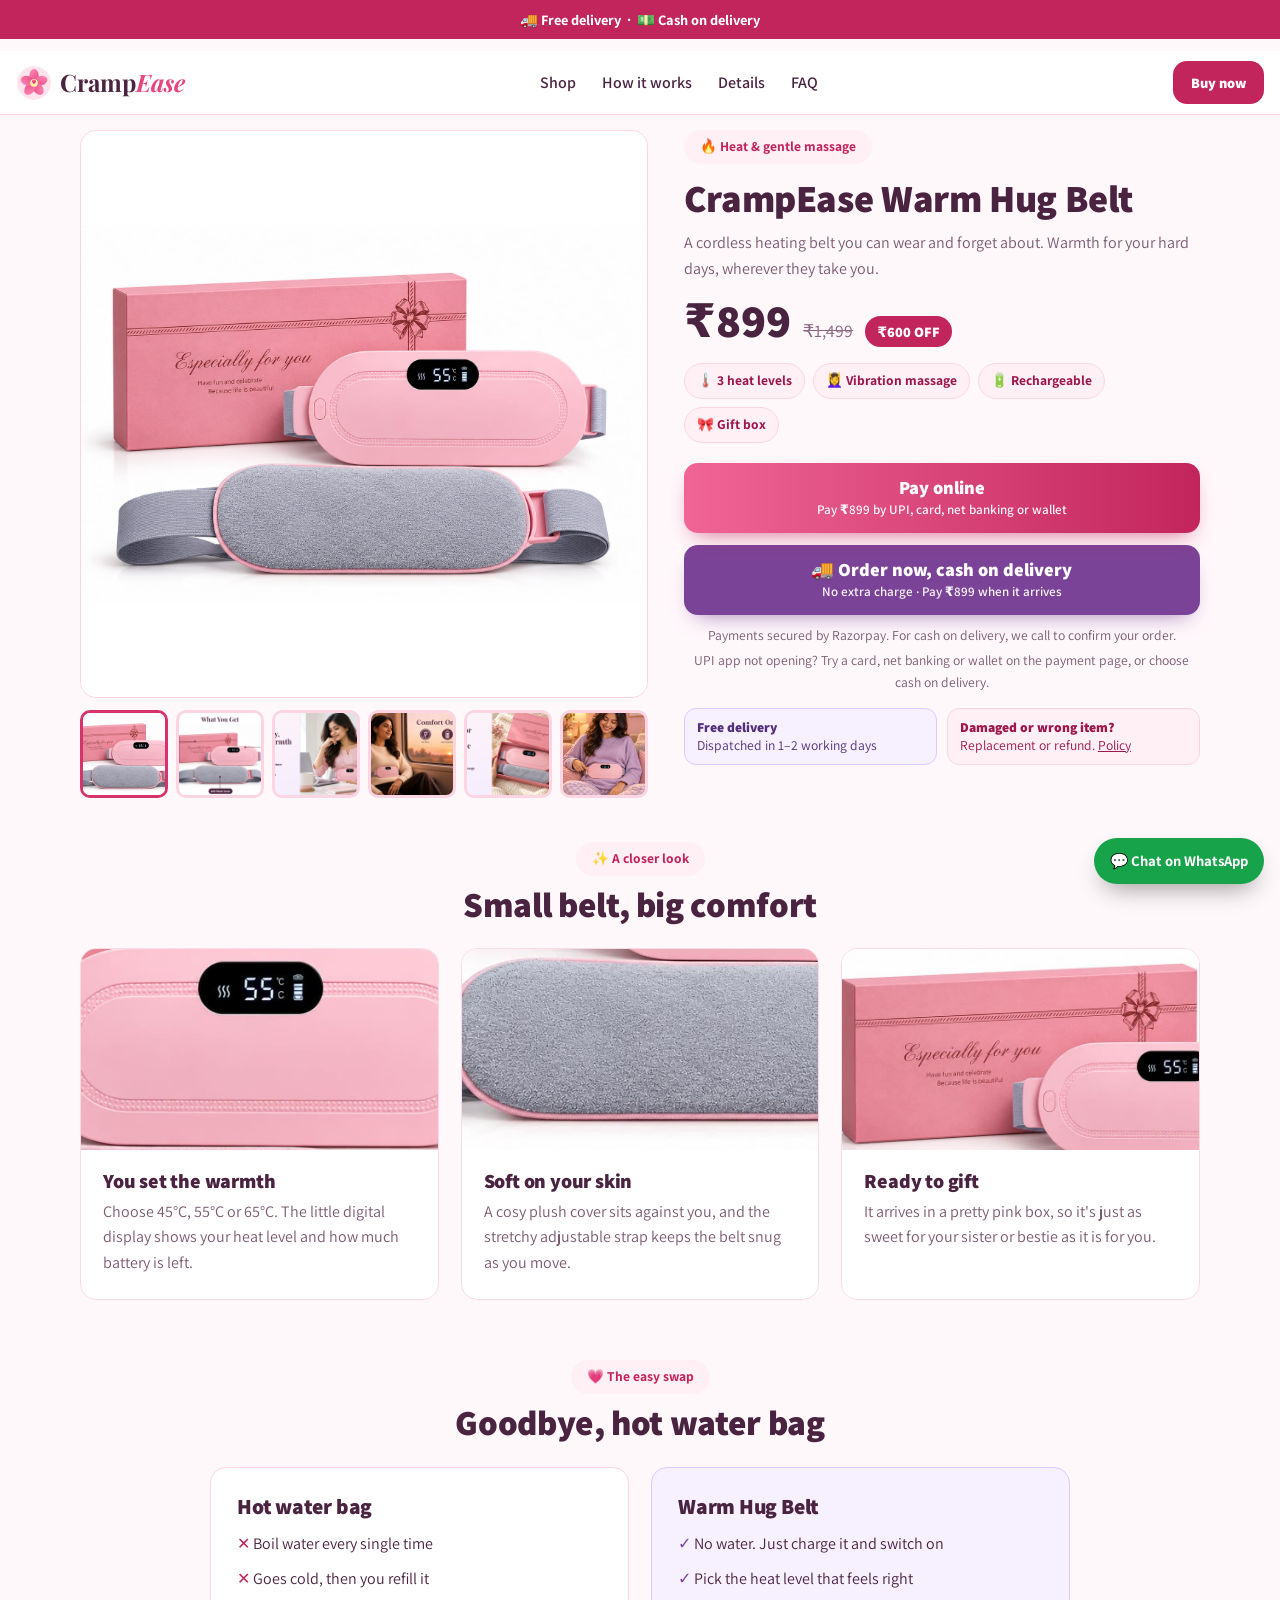
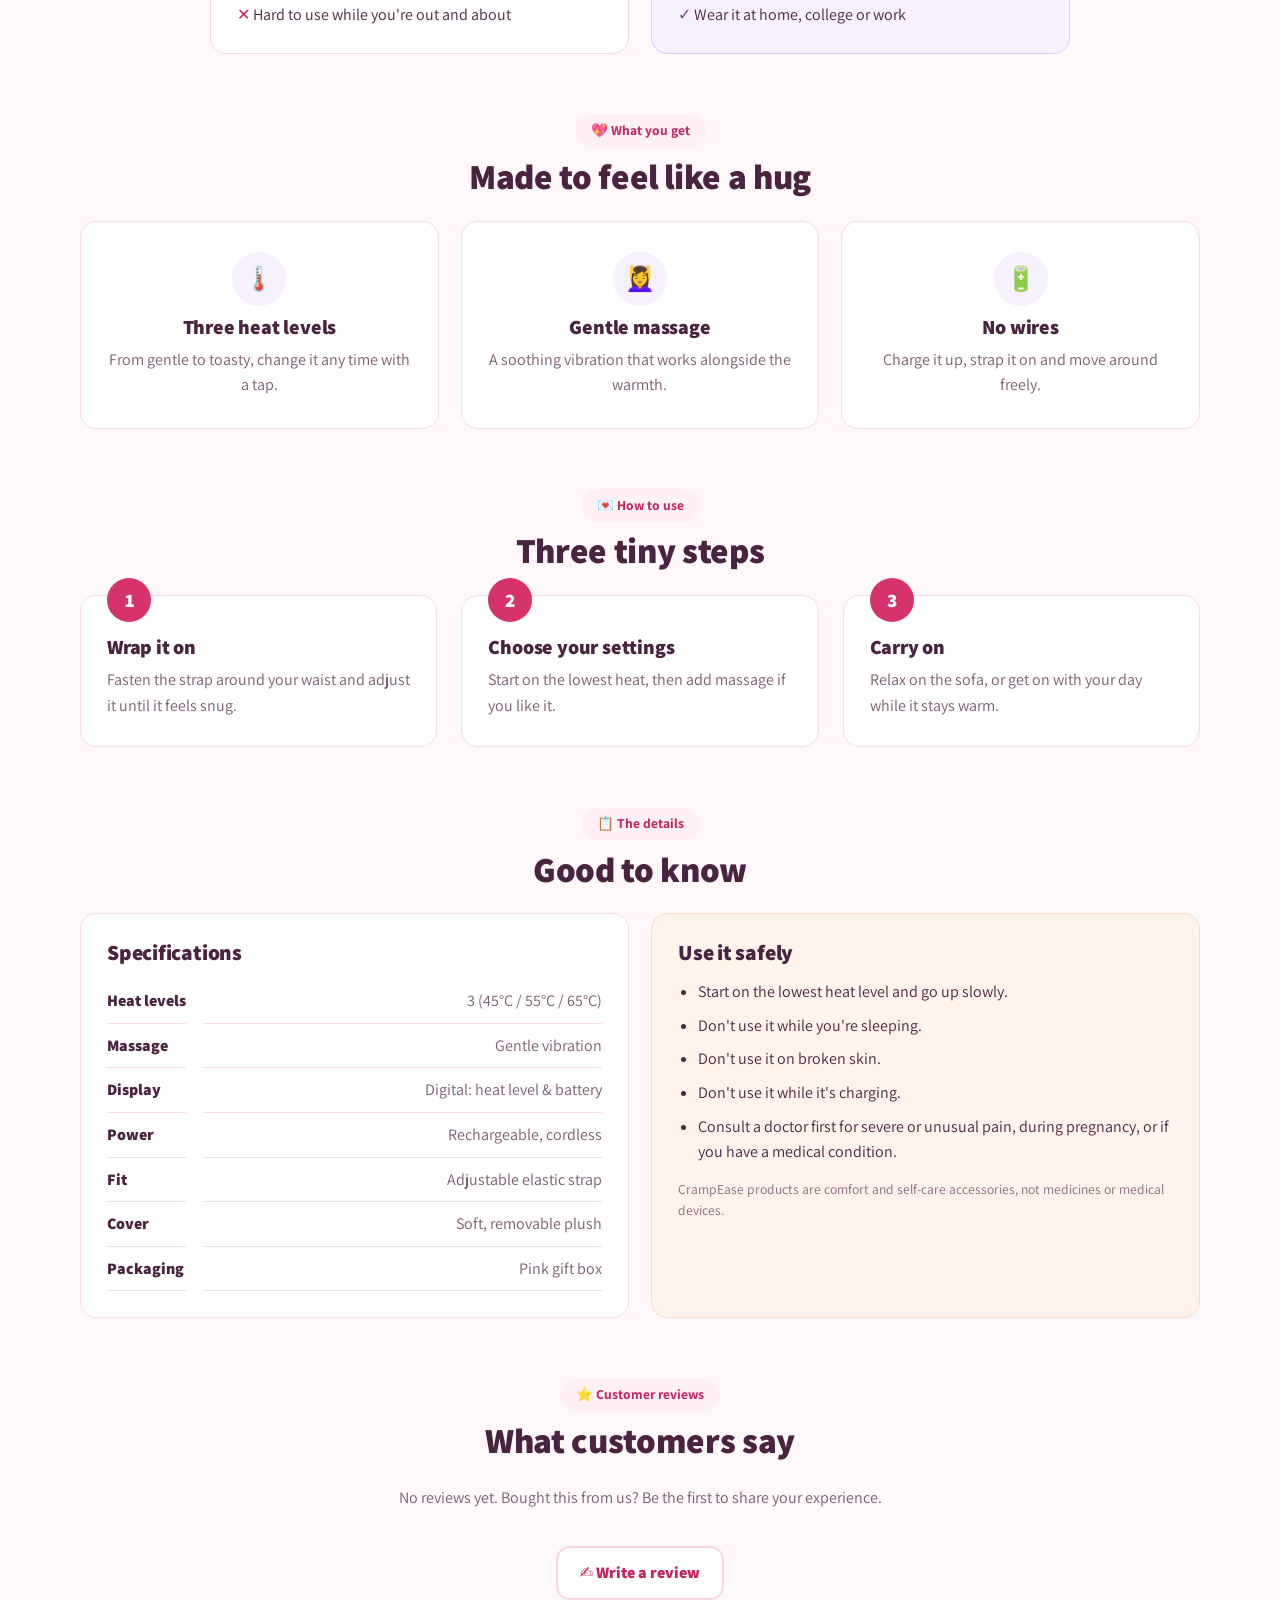
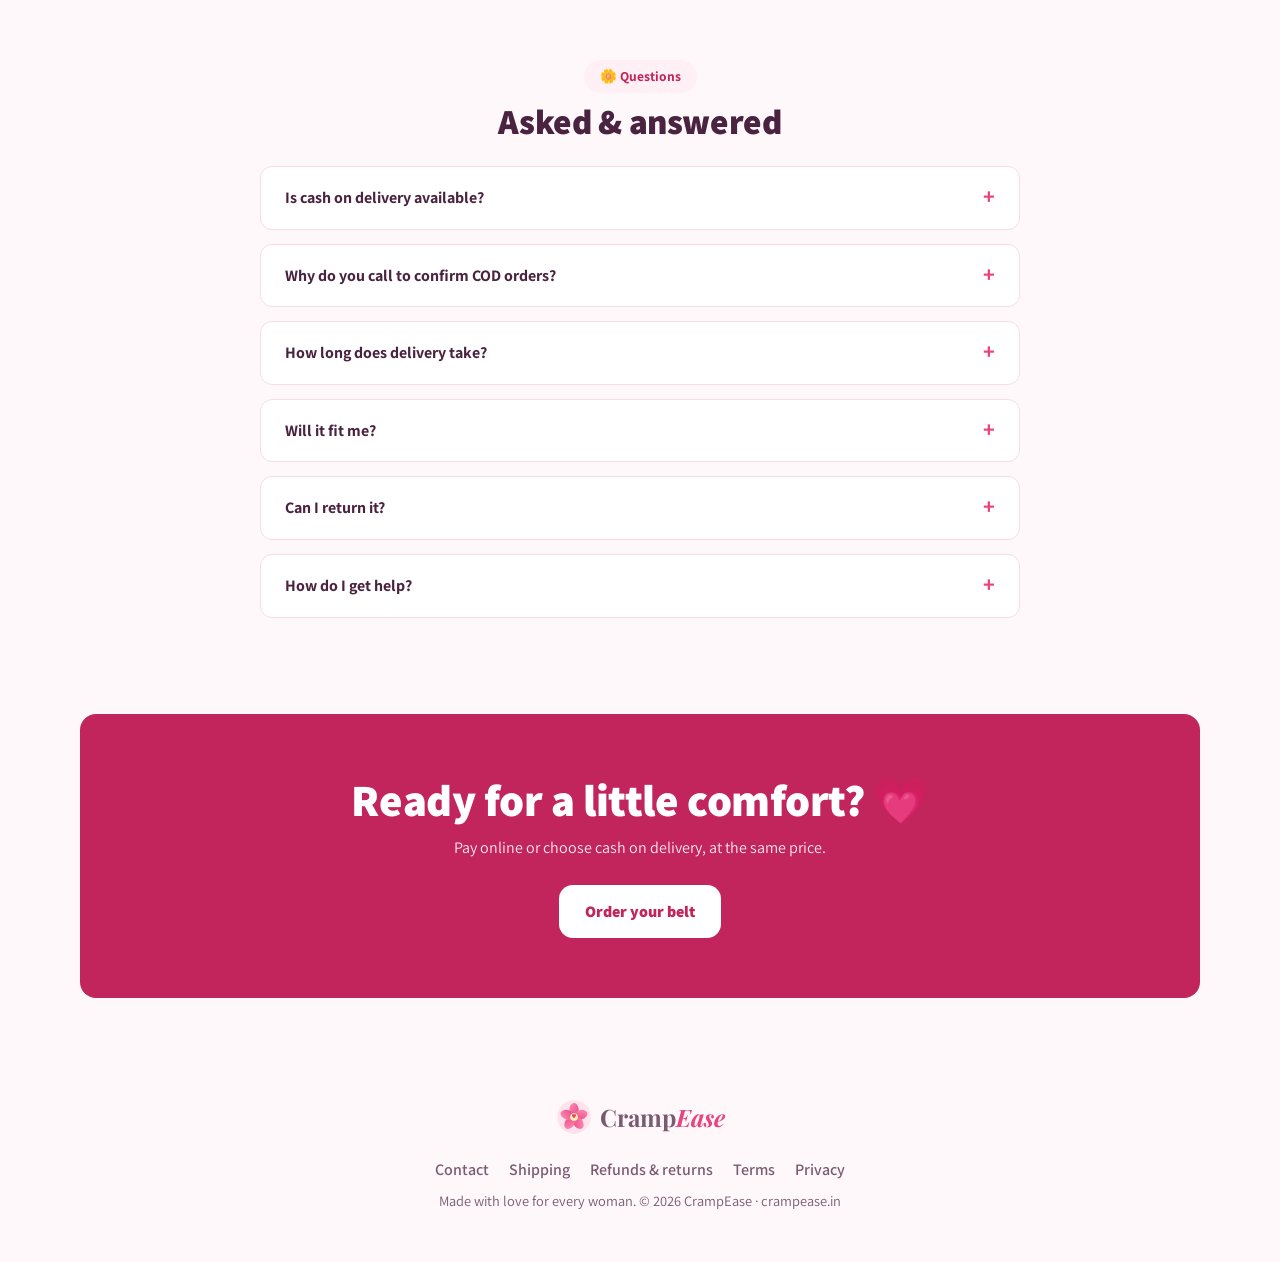
==== belt.html @ 4e3a579d "Show the new belt images on the home page Co-Authored-By: Claude Opus 5.5 <noreply@anthropic.com>" ====
<!doctype html>
<html lang="en">
<head>
  <meta charset="utf-8" />
  <meta name="viewport" content="width=device-width, initial-scale=1" />
  <title>Warm Hug Belt — CrampEase</title>
  <meta name="description" content="The CrampEase Warm Hug Belt: a cordless, rechargeable heating belt with 3 heat levels, gentle vibration massage and a soft plush cover. Free delivery. Pay online or cash on delivery." />
  <meta property="og:title" content="CrampEase Warm Hug Belt" />
  <meta property="og:image" content="https://crampease.in/images/product1.jpg" />
  <meta name="theme-color" content="#ff6fa5" />
  <link rel="icon" type="image/svg+xml" href="images/logo-mark.svg" />
  <link rel="apple-touch-icon" href="images/logo-square.png" />
  <link rel="preconnect" href="https://fonts.googleapis.com" />
  <link rel="preconnect" href="https://fonts.gstatic.com" crossorigin />
  <link href="https://fonts.googleapis.com/css2?family=Playfair+Display:ital,wght@0,600;0,700;1,600;1,700&family=Quicksand:wght@400;500;600;700&family=Assistant:wght@400;600;700;800&display=swap" rel="stylesheet" />
  <link rel="stylesheet" href="styles.css?v=20261106m" />
  <!-- Meta Pixel -->
  <script>
    !function(f,b,e,v,n,t,s){if(f.fbq)return;n=f.fbq=function(){n.callMethod?
    n.callMethod.apply(n,arguments):n.queue.push(arguments)};if(!f._fbq)f._fbq=n;
    n.push=n;n.loaded=!0;n.version='2.0';n.queue=[];t=b.createElement(e);t.async=!0;
    t.src=v;s=b.getElementsByTagName(e)[0];s.parentNode.insertBefore(t,s)}(window,
    document,'script','https://connect.facebook.net/en_US/fbevents.js');
    fbq('init', '1807102890492249');
    fbq('track', 'PageView');
  </script>
  <noscript><img height="1" width="1" style="display:none" src="https://www.facebook.com/tr?id=1807102890492249&ev=PageView&noscript=1" /></noscript>
  <!-- End Meta Pixel -->
</head>
<body class="shop" data-product="belt">
  <div class="sparkles" aria-hidden="true"></div>

  <div class="top-strip">🚚 Free delivery &nbsp;·&nbsp; 💵 Cash on delivery</div>

  <header class="nav" id="top">
    <a href="index.html" class="logo"><img class="logo-mark" src="images/logo-mark.svg" alt="" />Cramp<span>Ease</span></a>
    <nav class="nav-links">
      <a href="index.html#shop">Shop</a>
      <a href="#how">How it works</a>
      <a href="#specs">Details</a>
      <a href="#faq">FAQ</a>
    </nav>
    <a class="btn btn-small" href="#buy">Buy now</a>
  </header>

  <main>
    <!-- GALLERY + BUY BOX -->
    <section class="pdp">
      <div class="gallery">
        <div class="gallery-track" id="gallery" tabindex="0" aria-label="Warm Hug Belt photos">
          <img src="images/product1.jpg" alt="Warm Hug Belt with its plush cover and pink gift box" />
          <img src="images/belt-banner-box.jpg" alt="What you get: gift box, heating belt, soft plush cover and adjustable strap" loading="lazy" />
          <img src="images/belt-banner-desk.jpg" alt="Woman wearing the belt at a desk. Cordless, wear it anywhere, 3 heat levels" loading="lazy" />
          <img src="images/belt-banner-train.jpg" alt="Woman wearing the belt on a train. No wires, rechargeable, soft plush cover" loading="lazy" />
          <img src="images/belt-banner-metime.jpg" alt="Belt in its gift box. Gentle heat, vibration massage, self-care" loading="lazy" />
          <img src="images/belt-sofa.jpg" alt="Woman wearing the belt and choosing a heat level on the sofa" loading="lazy" />
        </div>
        <div class="gallery-thumbs" id="thumbs">
          <button type="button" aria-label="Photo 1" aria-current="true"><img src="images/product1.jpg" alt="" /></button>
          <button type="button" aria-label="Photo 2"><img src="images/belt-banner-box.jpg" alt="" loading="lazy" /></button>
          <button type="button" aria-label="Photo 3"><img src="images/belt-banner-desk.jpg" alt="" loading="lazy" /></button>
          <button type="button" aria-label="Photo 4"><img src="images/belt-banner-train.jpg" alt="" loading="lazy" /></button>
          <button type="button" aria-label="Photo 5"><img src="images/belt-banner-metime.jpg" alt="" loading="lazy" /></button>
          <button type="button" aria-label="Photo 6"><img src="images/belt-sofa.jpg" alt="" loading="lazy" /></button>
        </div>
      </div>

      <div class="buy-box" id="buy">
        <p class="pill">🔥 Heat &amp; gentle massage</p>
        <h1>CrampEase <em>Warm Hug Belt</em></h1>
        <p class="buy-lead">A cordless heating belt you can wear and forget about. Warmth for your hard days, wherever they take you.</p>
        <a class="rating-link" id="rating-link" href="#reviews" hidden></a>
        <div class="buy-price">
          <strong data-fill="online"></strong>
          <s>₹1,499</s>
          <small class="off-pill">₹600 OFF</small>
        </div>
        <ul class="chips">
          <li>🌡️ 3 heat levels</li>
          <li>💆‍♀️ Vibration massage</li>
          <li>🔋 Rechargeable</li>
          <li>🎀 Gift box</li>
        </ul>

        <div class="best-wrap">
          <a class="buy-btn buy-online" data-pay="online" href="#">
            <b>Pay online</b>
            <small>Pay <span data-fill="online"></span> by UPI, card, net banking or wallet</small>
          </a>
        </div>
        <a class="buy-btn buy-cod" data-pay="cod" href="#">
          <b>🚚 Order now, cash on delivery</b>
          <small>No extra charge · Pay <span data-fill="cod"></span> when it arrives</small>
        </a>
        <p class="buy-sub">Payments secured by Razorpay. For cash on delivery, we call to confirm your order.</p>
        <p class="pay-note">UPI app not opening? Try a card, net banking or wallet on the payment page, or choose cash on delivery.</p>

        <div class="promise-boxes">
          <div class="promise-box blue"><b>Free delivery</b><span>Dispatched in 1–2 working days</span></div>
          <div class="promise-box green"><b>Damaged or wrong item?</b><span>Replacement or refund. <a href="policies.html#refund">Policy</a></span></div>
        </div>
      </div>
    </section>

    <!-- HOW IT WORKS -->
    <section class="section" id="how">
      <div class="section-head reveal">
        <p class="pill">✨ A closer look</p>
        <h2>Small belt, <em>big comfort</em></h2>
      </div>
      <div class="closeups">
        <article class="closeup reveal">
          <img src="images/belt-controls.jpg" alt="Digital display on the belt showing 55 degrees" loading="lazy" />
          <div>
            <h3>You set the warmth</h3>
            <p>Choose 45°C, 55°C or 65°C. The little digital display shows your heat level and how much battery is left.</p>
          </div>
        </article>
        <article class="closeup reveal">
          <img src="images/belt-cover.jpg" alt="Soft grey plush cover and elastic strap" loading="lazy" />
          <div>
            <h3>Soft on your skin</h3>
            <p>A cosy plush cover sits against you, and the stretchy adjustable strap keeps the belt snug as you move.</p>
          </div>
        </article>
        <article class="closeup reveal">
          <img src="images/belt-giftbox.jpg" alt="Pink gift box with Especially for you written on it" loading="lazy" />
          <div>
            <h3>Ready to gift</h3>
            <p>It arrives in a pretty pink box, so it's just as sweet for your sister or bestie as it is for you.</p>
          </div>
        </article>
      </div>
    </section>

    <!-- COMPARE -->
    <section class="section">
      <div class="section-head reveal">
        <p class="pill">💗 The easy swap</p>
        <h2>Goodbye, <em>hot water bag</em></h2>
      </div>
      <div class="compare reveal">
        <div class="compare-col">
          <h3>Hot water bag</h3>
          <ul>
            <li>Boil water every single time</li>
            <li>Goes cold, then you refill it</li>
            <li>Hard to use while you're out and about</li>
          </ul>
        </div>
        <div class="compare-col yes">
          <h3>Warm Hug Belt</h3>
          <ul>
            <li>No water. Just charge it and switch on</li>
            <li>Pick the heat level that feels right</li>
            <li>Wear it at home, college or work</li>
          </ul>
        </div>
      </div>
    </section>

    <!-- FEATURES -->
    <section class="section why">
      <div class="section-head reveal">
        <p class="pill">💖 What you get</p>
        <h2>Made to feel like <em>a hug</em></h2>
      </div>
      <div class="why-grid">
        <div class="why-card reveal">
          <div class="why-icon">🌡️</div>
          <h3>Three heat levels</h3>
          <p>From gentle to toasty, change it any time with a tap.</p>
        </div>
        <div class="why-card reveal">
          <div class="why-icon">💆‍♀️</div>
          <h3>Gentle massage</h3>
          <p>A soothing vibration that works alongside the warmth.</p>
        </div>
        <div class="why-card reveal">
          <div class="why-icon">🔋</div>
          <h3>No wires</h3>
          <p>Charge it up, strap it on and move around freely.</p>
        </div>
      </div>
    </section>

    <!-- HOW TO USE -->
    <section class="section how">
      <div class="section-head reveal">
        <p class="pill">💌 How to use</p>
        <h2>Three tiny <em>steps</em></h2>
      </div>
      <ol class="steps">
        <li class="step reveal"><span>1</span><h3>Wrap it on</h3><p>Fasten the strap around your waist and adjust it until it feels snug.</p></li>
        <li class="step reveal"><span>2</span><h3>Choose your settings</h3><p>Start on the lowest heat, then add massage if you like it.</p></li>
        <li class="step reveal"><span>3</span><h3>Carry on</h3><p>Relax on the sofa, or get on with your day while it stays warm.</p></li>
      </ol>
    </section>

    <!-- SPECS -->
    <section class="section" id="specs">
      <div class="section-head reveal">
        <p class="pill">📋 The details</p>
        <h2>Good to <em>know</em></h2>
      </div>
      <div class="info-grid">
        <div class="info-card reveal">
          <h3>Specifications</h3>
          <dl class="specs">
            <dt>Heat levels</dt><dd>3 (45°C / 55°C / 65°C)</dd>
            <dt>Massage</dt><dd>Gentle vibration</dd>
            <dt>Display</dt><dd>Digital: heat level &amp; battery</dd>
            <dt>Power</dt><dd>Rechargeable, cordless</dd>
            <dt>Fit</dt><dd>Adjustable elastic strap</dd>
            <dt>Cover</dt><dd>Soft, removable plush</dd>
            <dt>Packaging</dt><dd>Pink gift box</dd>
          </dl>
        </div>
        <div class="info-card reveal">
          <h3>Use it safely</h3>
          <ul class="safety">
            <li>Start on the lowest heat level and go up slowly.</li>
            <li>Don't use it while you're sleeping.</li>
            <li>Don't use it on broken skin.</li>
            <li>Don't use it while it's charging.</li>
            <li>Consult a doctor first for severe or unusual pain, during pregnancy, or if you have a medical condition.</li>
          </ul>
          <p class="safety-note">CrampEase products are comfort and self-care accessories, not medicines or medical devices.</p>
        </div>
      </div>
    </section>

    <!-- REVIEWS -->
    <section class="section" id="reviews">
      <div class="section-head reveal">
        <p class="pill">⭐ Customer reviews</p>
        <h2>What customers <em>say</em></h2>
      </div>
      <div class="review-summary" id="review-summary" hidden></div>
      <p class="review-empty" id="review-empty">No reviews yet. Bought this from us? Be the first to share your experience.</p>
      <div class="review-list" id="review-list"></div>
      <div class="review-write">
        <button class="review-open" id="review-open" type="button">✍️ Write a review</button>
        <form class="review-form" id="review-form" hidden novalidate>
          <fieldset class="review-stars">
            <legend>Your rating</legend>
            <label><input type="radio" name="rating" value="1" /><span>★</span></label>
            <label><input type="radio" name="rating" value="2" /><span>★</span></label>
            <label><input type="radio" name="rating" value="3" /><span>★</span></label>
            <label><input type="radio" name="rating" value="4" /><span>★</span></label>
            <label><input type="radio" name="rating" value="5" /><span>★</span></label>
          </fieldset>
          <label>Your first name<input name="name" autocomplete="given-name" maxlength="40" required /></label>
          <label>City<input name="city" autocomplete="address-level2" maxlength="50" required /></label>
          <label>Your review<textarea name="text" rows="4" maxlength="600" required></textarea></label>
          <label class="review-consent"><input type="checkbox" name="consent" required /><span>I bought this from CrampEase, and you can show my review, first name and city on this site.</span></label>
          <p class="review-error" id="review-error" role="alert"></p>
          <button class="review-send" type="submit">Send review on WhatsApp</button>
          <p class="review-note">WhatsApp opens with your review ready to send, and you can add a photo there. We check it against your order before publishing.</p>
        </form>
        <p class="review-thanks" id="review-thanks" hidden>Thank you! 💗 Please press send in WhatsApp. We'll publish your review after checking your order.</p>
      </div>
    </section>

    <!-- FAQ -->
    <section class="section faq" id="faq">
      <div class="section-head reveal">
        <p class="pill">🌼 Questions</p>
        <h2>Asked &amp; <em>answered</em></h2>
      </div>
      <div class="faq-list">
        <details class="reveal"><summary>Is cash on delivery available?</summary><p>Yes. Nothing to pay now: fill the short form and pay <span data-fill="cod"></span> in cash when it arrives. It's the same price as paying online.</p></details>
        <details class="reveal"><summary>Why do you call to confirm COD orders?</summary><p>A quick call or WhatsApp confirms your address and helps us avoid fake orders. Please keep your phone handy after ordering.</p></details>
        <details class="reveal"><summary>How long does delivery take?</summary><p>We dispatch within 1–2 working days, and it usually arrives within 4–7 working days, depending on your pincode. Delivery is free.</p></details>
        <details class="reveal"><summary>Will it fit me?</summary><p>The elastic strap is adjustable, so you can loosen or tighten it for a snug fit.</p></details>
        <details class="reveal"><summary>Can I return it?</summary><p>If it arrives damaged, defective or wrong, email us within 2 days of delivery with photos or an unboxing video, and we'll send a replacement or a full refund. For hygiene reasons, used products can't be returned unless they're defective.</p></details>
        <details class="reveal"><summary>How do I get help?</summary><p>WhatsApp or call <a href="tel:+916282377040">+91 62823 77040</a>, or email <a href="mailto:joel@crampease.in">joel@crampease.in</a>. We reply within 24 hours, Monday to Saturday.</p></details>
      </div>
    </section>

    <!-- CTA -->
    <section class="cta reveal">
      <h2>Ready for a little <em>comfort</em>? 💗</h2>
      <p>Pay online or choose cash on delivery, at the same price.</p>
      <a class="btn btn-light" href="#buy">Order your belt</a>
    </section>
  </main>

  <div class="buy-bar" id="buy-bar">
    <div><strong data-fill="online"></strong><small>COD available</small></div>
    <a class="buy-bar-btn" href="#buy">Order now</a>
  </div>

  <a class="wa-chat" href="https://wa.me/916282377040" target="_blank" rel="noopener" aria-label="Chat with us on WhatsApp">💬 <span>Chat on WhatsApp</span></a>

  <footer class="footer">
    <a href="index.html" class="logo"><img class="logo-mark" src="images/logo-mark.svg" alt="" />Cramp<span>Ease</span></a>
    <nav class="footer-links">
      <a href="policies.html#contact">Contact</a>
      <a href="policies.html#shipping">Shipping</a>
      <a href="policies.html#refund">Refunds &amp; returns</a>
      <a href="policies.html#terms">Terms</a>
      <a href="policies.html#privacy">Privacy</a>
    </nav>
    <p>Made with love for every woman. © <span class="year"></span> CrampEase · crampease.in</p>
  </footer>

  <script src="script.js?v=20261106m"></script>
  <script src="product-page.js?v=20261106m"></script>
</body>
</html>
---- styles.css ----
:root {
  --blush: #fff1f5;
  --blush-2: #ffe3ec;
  --pink: #ff6fa5;
  --rose: #e8457f;
  --lavender: #c9b6ff;
  --lilac: #efe7ff;
  --peach: #ffd3b6;
  --plum: #4a2340;
  --muted: #8a6680;
  --white: #ffffff;
  --shadow: 0 18px 40px -18px rgba(232, 69, 127, 0.45);
  --radius: 28px;
  --display: "Playfair Display", Georgia, serif;
  --body: "Quicksand", system-ui, sans-serif;
}

* { box-sizing: border-box; margin: 0; padding: 0; }
html { scroll-behavior: smooth; }
body {
  font-family: var(--body);
  color: var(--plum);
  background: var(--blush);
  background-image:
    radial-gradient(circle at 10% 0%, #ffe0ec 0, transparent 40%),
    radial-gradient(circle at 90% 30%, var(--lilac) 0, transparent 35%),
    radial-gradient(circle at 20% 80%, #fff0e6 0, transparent 35%);
  line-height: 1.6;
  overflow-x: hidden;
}
img { max-width: 100%; display: block; }
a { color: inherit; text-decoration: none; }
em { font-style: italic; color: var(--rose); }
h1, h2, h3 { font-family: var(--display); line-height: 1.15; }

/* ---------- buttons ---------- */
.btn {
  position: relative;
  display: inline-flex;
  align-items: center;
  gap: 8px;
  padding: 14px 26px;
  border-radius: 999px;
  font-weight: 700;
  color: var(--white);
  background: linear-gradient(135deg, var(--pink), var(--rose));
  box-shadow: var(--shadow);
  overflow: hidden;
  transition: transform .25s ease, box-shadow .25s ease;
}
.btn::after {
  content: "";
  position: absolute;
  inset: 0;
  background: linear-gradient(120deg, transparent 30%, rgba(255,255,255,.55) 50%, transparent 70%);
  transform: translateX(-120%);
  animation: shine 3.2s ease-in-out infinite;
}
.btn:hover { transform: translateY(-3px) scale(1.03); box-shadow: 0 22px 44px -16px rgba(232,69,127,.6); }
.btn-small { padding: 10px 18px; font-size: .9rem; }
.btn-ghost { background: var(--white); color: var(--rose); border: 2px solid var(--blush-2); }
.btn-ghost::after { display: none; }
.btn-light { background: var(--white); color: var(--rose); }
@keyframes shine { 0%, 60% { transform: translateX(-120%); } 100% { transform: translateX(120%); } }

.pill {
  display: inline-block;
  padding: 6px 16px;
  border-radius: 999px;
  background: var(--white);
  color: var(--rose);
  font-weight: 700;
  font-size: .85rem;
  box-shadow: 0 6px 18px -10px rgba(232,69,127,.5);
}

/* ---------- nav ---------- */
.nav {
  position: sticky;
  top: 12px;
  z-index: 20;
  margin: 12px auto 0;
  width: min(1120px, calc(100% - 32px));
  display: flex;
  align-items: center;
  justify-content: space-between;
  gap: 16px;
  padding: 10px 12px 10px 22px;
  border-radius: 999px;
  background: rgba(255,255,255,.75);
  backdrop-filter: blur(14px);
  box-shadow: 0 10px 30px -18px rgba(74,35,64,.35);
}
.logo { font-family: var(--display); font-weight: 700; font-size: 1.5rem; display: inline-flex; align-items: center; gap: 8px; }
.logo span { color: var(--rose); font-style: italic; margin-left: -8px; }
.logo-mark { width: 36px; height: 36px; animation: spin 14s linear infinite; }
.nav-links { display: flex; gap: 26px; font-weight: 600; }
.nav-links a { position: relative; }
.nav-links a::after {
  content: ""; position: absolute; left: 0; bottom: -4px; height: 2px; width: 100%;
  background: var(--pink); border-radius: 2px; transform: scaleX(0); transition: transform .3s;
}
.nav-links a:hover::after { transform: scaleX(1); }
@keyframes spin { to { transform: rotate(360deg); } }

/* ---------- hero ---------- */
.hero {
  position: relative;
  width: min(1120px, calc(100% - 32px));
  margin: 0 auto;
  padding: 80px 0 60px;
  display: grid;
  grid-template-columns: 1.1fr 1fr;
  align-items: center;
  gap: 48px;
}
.hero h1 { font-size: clamp(2.4rem, 5.5vw, 4.2rem); margin: 18px 0; }
.lead { font-size: 1.15rem; color: var(--muted); max-width: 520px; }
.hero-cta { display: flex; flex-wrap: wrap; gap: 14px; margin: 30px 0 24px; }
.hero-badges { list-style: none; display: flex; flex-wrap: wrap; gap: 10px 20px; font-weight: 600; color: var(--muted); font-size: .95rem; }

.blob { position: absolute; border-radius: 50%; filter: blur(50px); opacity: .55; z-index: -1; animation: float 12s ease-in-out infinite; }
.b1 { width: 320px; height: 320px; background: var(--pink); top: 10%; right: 5%; }
.b2 { width: 260px; height: 260px; background: var(--lavender); bottom: 0; right: 30%; animation-delay: -4s; }
.b3 { width: 220px; height: 220px; background: var(--peach); top: 0; left: -60px; animation-delay: -8s; }
@keyframes float {
  0%, 100% { transform: translate(0, 0) scale(1); }
  33% { transform: translate(30px, -30px) scale(1.08); }
  66% { transform: translate(-20px, 20px) scale(.95); }
}

.hero-art { position: relative; display: grid; place-items: center; min-height: 440px; }
.ring {
  position: absolute; width: 480px; height: 480px; border-radius: 50%;
  border: 2px dashed rgba(232,69,127,.35);
  animation: spin 40s linear infinite;
}
.hero-card {
  position: relative;
  width: 380px; aspect-ratio: 1;
  border-radius: 36px;
  overflow: hidden;
  background: linear-gradient(160deg, #ffd6e5, var(--lilac));
  box-shadow: 0 30px 60px -25px rgba(232,69,127,.55);
  border: 8px solid var(--white);
  animation: bob 6s ease-in-out infinite;
}
.hero-card img { width: 100%; height: 100%; object-fit: cover; }
@keyframes bob { 0%, 100% { transform: translateY(0) rotate(-1deg); } 50% { transform: translateY(-14px) rotate(1deg); } }

.float-tag {
  position: absolute;
  padding: 10px 16px; border-radius: 999px;
  background: var(--white); font-weight: 700; font-size: .9rem;
  box-shadow: 0 12px 28px -14px rgba(74,35,64,.4);
  animation: bob 5s ease-in-out infinite;
  white-space: nowrap;
}
.t1 { top: 12%; left: 0; animation-delay: -1s; }
.t2 { bottom: 18%; left: -10px; animation-delay: -2.5s; }
.t3 { top: 40%; right: -10px; animation-delay: -3.5s; }

/* placeholder art when an image is missing */
.ph {
  width: 100%; height: 100%;
  display: grid; place-items: center; text-align: center;
  background: linear-gradient(160deg, #ffd6e5 0%, #ffe9f0 50%, var(--lilac) 100%);
  color: var(--rose); font-family: var(--display); font-style: italic; font-size: 1.1rem;
  padding: 16px;
}
.ph b { display: block; font-size: 3.2rem; font-style: normal; animation: bob 4s ease-in-out infinite; }

/* ---------- marquee ---------- */
.marquee {
  background: linear-gradient(90deg, var(--pink), var(--rose), #b06cff);
  color: var(--white);
  padding: 16px 0;
  overflow: hidden;
  transform: rotate(-1.5deg);
  margin: 30px -10px;
  box-shadow: var(--shadow);
}
.marquee-track { display: flex; gap: 28px; width: max-content; animation: marquee 28s linear infinite; }
.marquee span { font-family: var(--display); font-style: italic; font-size: 1.35rem; white-space: nowrap; }
@keyframes marquee { to { transform: translateX(-50%); } }

/* ---------- sections ---------- */
.section { width: min(1120px, calc(100% - 32px)); margin: 0 auto; padding: 90px 0 30px; }
.section-head { text-align: center; margin-bottom: 48px; }
.section-head h2 { font-size: clamp(2rem, 4vw, 3rem); margin-top: 14px; }

/* products */
.products { display: grid; grid-template-columns: repeat(auto-fill, minmax(240px, 1fr)); gap: 26px; }
.card {
  position: relative;
  background: var(--white);
  border-radius: var(--radius);
  padding: 12px 12px 20px;
  box-shadow: 0 20px 40px -26px rgba(74,35,64,.45);
  transition: transform .35s cubic-bezier(.2,.8,.2,1), box-shadow .35s;
  transform-style: preserve-3d;
}
.card:hover { box-shadow: 0 30px 50px -24px rgba(232,69,127,.55); }
.card-img { border-radius: 22px; overflow: hidden; aspect-ratio: 1; background: var(--white); }
.card-img img { width: 100%; height: 100%; object-fit: contain; transition: transform .6s ease; }
.card:hover .card-img img { transform: scale(1.08); }
.badge {
  position: absolute; top: 22px; left: 22px; z-index: 2;
  padding: 5px 12px; border-radius: 999px;
  background: var(--white); color: var(--rose); font-weight: 700; font-size: .78rem;
  box-shadow: 0 6px 14px -8px rgba(232,69,127,.6);
}
.card h3 { font-size: 1.25rem; margin: 16px 8px 4px; }
.card p { color: var(--muted); font-size: .95rem; margin: 0 8px; }
.price { display: flex; align-items: baseline; gap: 10px; margin: 12px 8px 16px; }
.price strong { font-size: 1.4rem; color: var(--rose); }
.price s { color: var(--muted); }
.price small { color: #2f9e6e; font-weight: 700; }
.card .btn { width: calc(100% - 16px); margin: 0 8px; justify-content: center; padding: 12px; }
.features { list-style: none; margin: 14px 8px 0; display: grid; gap: 6px; font-weight: 600; font-size: .95rem; }

/* a single product shows as a big featured card */
.products:has(.card:only-child) { grid-template-columns: 1fr; max-width: 980px; margin: 0 auto; }
.card:only-child { display: grid; grid-template-columns: 1fr 1fr; gap: 30px; align-items: center; padding: 16px; }
.card:only-child h3 { font-size: 2rem; margin-top: 0; }
.card:only-child .btn { width: auto; padding: 14px 30px; }
@media (max-width: 760px) { .card:only-child { grid-template-columns: 1fr; gap: 6px; } .card:only-child h3 { font-size: 1.5rem; margin-top: 14px; } }

/* why */
.why-grid { display: grid; grid-template-columns: repeat(auto-fit, minmax(220px, 1fr)); gap: 22px; }
.why-card {
  background: rgba(255,255,255,.7);
  border: 1px solid rgba(255,255,255,.9);
  border-radius: var(--radius);
  padding: 30px 24px;
  text-align: center;
  transition: transform .3s;
}
.why-card:hover { transform: translateY(-8px) rotate(-1deg); }
.why-icon {
  width: 72px; height: 72px; margin: 0 auto 16px;
  display: grid; place-items: center; font-size: 2rem;
  border-radius: 50%;
  background: linear-gradient(135deg, #ffe0ec, var(--lilac));
  animation: bob 5s ease-in-out infinite;
}
.why-card:nth-child(2) .why-icon { animation-delay: -1.2s; }
.why-card:nth-child(3) .why-icon { animation-delay: -2.4s; }
.why-card:nth-child(4) .why-icon { animation-delay: -3.6s; }
.why-card:nth-child(5) .why-icon { animation-delay: -4.8s; }
.why-card h3 { font-size: 1.25rem; margin-bottom: 8px; }
.why-card p { color: var(--muted); }

/* steps */
.steps { list-style: none; display: grid; grid-template-columns: repeat(3, 1fr); gap: 24px; counter-reset: s; }
.step {
  position: relative;
  background: var(--white);
  border-radius: var(--radius);
  padding: 44px 26px 28px;
  box-shadow: 0 20px 40px -28px rgba(74,35,64,.45);
}
.step span {
  position: absolute; top: -26px; left: 26px;
  width: 54px; height: 54px; border-radius: 50%;
  display: grid; place-items: center;
  font-family: var(--display); font-size: 1.5rem; font-weight: 700; color: var(--white);
  background: linear-gradient(135deg, var(--pink), #b06cff);
  box-shadow: var(--shadow);
}
.step h3 { margin-bottom: 8px; font-size: 1.25rem; }
.step p { color: var(--muted); }

/* faq */
.faq-list { max-width: 760px; margin: 0 auto; display: grid; gap: 14px; }
details {
  background: var(--white);
  border-radius: 20px;
  padding: 18px 24px;
  box-shadow: 0 14px 30px -24px rgba(74,35,64,.5);
}
summary { cursor: pointer; font-weight: 700; list-style: none; display: flex; justify-content: space-between; gap: 12px; }
summary::-webkit-details-marker { display: none; }
summary::after { content: "+"; color: var(--rose); font-size: 1.4rem; line-height: 1; transition: transform .3s; }
details[open] summary::after { transform: rotate(45deg); }
details p { margin-top: 10px; color: var(--muted); }
.disclaimer { text-align: center; color: var(--muted); font-size: .85rem; margin: 30px auto 0; max-width: 620px; }

/* cta */
.cta {
  width: min(1120px, calc(100% - 32px));
  margin: 80px auto;
  padding: 60px 24px;
  text-align: center;
  color: var(--white);
  border-radius: 40px;
  background: linear-gradient(135deg, var(--pink), var(--rose) 50%, #b06cff);
  background-size: 200% 200%;
  animation: gradient 8s ease infinite;
  box-shadow: var(--shadow);
}
.cta h2 { font-size: clamp(1.9rem, 4vw, 2.8rem); }
.cta em { color: #fff3a8; }
.cta p { margin: 10px 0 24px; opacity: .9; }
@keyframes gradient { 0%, 100% { background-position: 0% 50%; } 50% { background-position: 100% 50%; } }

/* footer */
.footer { text-align: center; padding: 20px 16px 50px; color: var(--muted); }
.footer p { margin-top: 6px; font-size: .9rem; }

/* order / payment choice */
.pay-grid { display: grid; grid-template-columns: repeat(2, minmax(0, 360px)); justify-content: center; gap: 26px; }
.pay-card {
  position: relative;
  background: var(--white);
  border-radius: var(--radius);
  padding: 34px 28px 28px;
  text-align: center;
  box-shadow: 0 20px 40px -26px rgba(74,35,64,.45);
  border: 2px solid transparent;
  transition: transform .3s;
}
.pay-card:hover { transform: translateY(-6px); }
.pay-card.best { border-color: var(--pink); box-shadow: 0 26px 50px -24px rgba(232,69,127,.6); }
.pay-tag {
  position: absolute; top: -16px; left: 50%; transform: translateX(-50%);
  padding: 6px 16px; border-radius: 999px; white-space: nowrap;
  background: linear-gradient(135deg, var(--pink), var(--rose));
  color: var(--white); font-weight: 700; font-size: .85rem;
  animation: wiggle 2.4s ease-in-out infinite;
}
@keyframes wiggle { 0%, 100% { transform: translateX(-50%) rotate(-3deg); } 50% { transform: translateX(-50%) rotate(3deg); } }
.pay-card h3 { font-size: 1.4rem; }
.pay-price { font-family: var(--display); font-size: 2.6rem; font-weight: 700; color: var(--rose); margin: 6px 0 14px; }
.pay-card ul { list-style: none; display: grid; gap: 8px; color: var(--muted); margin-bottom: 24px; }
.pay-card li::before { content: "♡ "; color: var(--pink); }
.pay-card .btn { width: 100%; justify-content: center; }
.pay-note { color: var(--muted); font-size: .85rem; margin-top: 12px; text-align: center; }
.secure { text-align: center; color: var(--muted); font-size: .9rem; margin-top: 26px; }
@media (max-width: 760px) { .pay-grid { grid-template-columns: 1fr; gap: 34px; } }

.toast {
  position: fixed; left: 50%; bottom: 28px; transform: translateX(-50%); z-index: 60;
  padding: 14px 22px; border-radius: 999px;
  background: var(--plum); color: var(--white); font-weight: 600;
  box-shadow: 0 16px 30px -12px rgba(74,35,64,.6);
  animation: toastIn .35s ease;
}
@keyframes toastIn { from { opacity: 0; transform: translate(-50%, 16px); } }

/* shown only inside Facebook/Instagram's in-app browser */
.inapp-bar {
  position: sticky; top: 0; z-index: 40;
  padding: 10px 16px; text-align: center; font-weight: 600; font-size: .92rem;
  color: var(--white); background: linear-gradient(90deg, var(--rose), #b06cff);
}
.inapp-bar a { color: #fff3a8; text-decoration: underline; }
.pay-tip {
  position: fixed; inset: 0; z-index: 70; display: grid; place-items: center; padding: 16px;
  background: rgba(74,35,64,.55);
}
.pay-tip-card {
  max-width: 380px; background: var(--white); border-radius: 24px; padding: 26px; text-align: center;
  box-shadow: var(--shadow);
}
.pay-tip-card h3 { font-size: 1.4rem; margin-bottom: 8px; }
.pay-tip-card p { color: var(--muted); margin-bottom: 18px; }
.pay-tip-card .btn { width: 100%; justify-content: center; margin-top: 8px; }

/* product picker above the Online / COD cards */
.pick { display: flex; flex-wrap: wrap; justify-content: center; gap: 10px; margin: -6px auto 26px; }
.pick button {
  font: inherit; font-weight: 700; color: var(--rose); cursor: pointer;
  padding: 10px 18px; border-radius: 999px; border: 2px solid var(--blush-2); background: var(--white);
  transition: background .2s, color .2s, border-color .2s;
}
.pick button[aria-pressed="true"] { background: linear-gradient(135deg, var(--pink), var(--rose)); color: var(--white); border-color: transparent; }
.pay-for { color: var(--muted); font-weight: 600; margin-top: 2px; }

/* colour / design choice (on product cards and under the order picker) */
.swatches { display: flex; flex-wrap: wrap; align-items: center; gap: 10px; margin: 4px 8px 14px; }
.swatches button {
  width: 30px; height: 30px; border-radius: 50%; cursor: pointer; padding: 0;
  background: var(--sw); border: 3px solid var(--white); box-shadow: 0 0 0 2px var(--blush-2);
  transition: box-shadow .2s, transform .2s;
}
.swatches button[aria-checked="true"] { box-shadow: 0 0 0 3px var(--rose); transform: scale(1.08); }
.swatch-name { font-weight: 700; color: var(--plum); font-size: .92rem; }
#pick-color .swatches { justify-content: center; margin: -12px auto 24px; }

/* COD order form (reuses the pay-tip modal) */
.cod-form { overflow-y: auto; }
.cod-form .pay-tip-card { width: 100%; max-width: 420px; text-align: left; }
.cod-form h3, .cod-form .pay-tip-card > p { text-align: center; }
.cod-form label { display: grid; gap: 4px; font-weight: 600; font-size: .9rem; margin-bottom: 10px; }
.cod-form input, .cod-form textarea {
  font: inherit; font-weight: 500; color: var(--plum); width: 100%;
  padding: 10px 12px; border: 2px solid var(--blush-2); border-radius: 14px; background: #fff;
}
.cod-form input:focus, .cod-form textarea:focus { outline: none; border-color: var(--rose); }
.cod-form textarea { resize: vertical; }
.cod-row { display: grid; grid-template-columns: 1fr 1.4fr; gap: 10px; }
.cod-form .cod-error { color: var(--rose); font-weight: 600; font-size: .9rem; margin: 4px 0 0; min-height: 1em; text-align: center; }
.cod-form .hp { position: absolute; left: -9999px; width: 1px; height: 1px; opacity: 0; }

.footer-links { display: flex; flex-wrap: wrap; justify-content: center; gap: 8px 20px; margin-top: 14px; font-weight: 600; }
.footer-links a:hover { color: var(--rose); }

/* policy page */
.policy { width: min(820px, calc(100% - 32px)); margin: 40px auto 60px; }
.policy h1 { font-size: clamp(2rem, 5vw, 2.8rem); margin-bottom: 8px; }
.policy section { background: var(--white); border-radius: var(--radius); padding: 28px; margin-top: 22px; box-shadow: 0 14px 30px -24px rgba(74,35,64,.5); scroll-margin-top: 100px; }
.policy h2 { font-size: 1.5rem; margin-bottom: 10px; color: var(--rose); }
.policy p, .policy li { color: var(--plum); margin-bottom: 8px; }
.policy ul { padding-left: 20px; }
.policy .muted { color: var(--muted); }

/* sparkles + hearts */
.sparkles { position: fixed; inset: 0; pointer-events: none; z-index: 0; overflow: hidden; }
.sparkle {
  position: absolute; bottom: -40px;
  color: var(--pink); opacity: .5;
  animation: rise linear forwards;
}
@keyframes rise {
  to { transform: translateY(-110vh) rotate(260deg); opacity: 0; }
}
.heart-pop {
  position: fixed; pointer-events: none; z-index: 50;
  font-size: 1.3rem; animation: pop 1s ease-out forwards;
}
@keyframes pop { to { transform: translate(var(--dx), -90px) scale(.4); opacity: 0; } }

main, .nav, .footer { position: relative; z-index: 1; }

/* scroll reveal */
.reveal { opacity: 0; transform: translateY(36px); transition: opacity .8s ease, transform .8s cubic-bezier(.2,.8,.2,1); }
.reveal.in { opacity: 1; transform: none; }

/* ---------- responsive ---------- */
@media (max-width: 900px) {
  .hero { grid-template-columns: 1fr; text-align: center; padding-top: 50px; }
  .lead { margin: 0 auto; }
  .hero-cta, .hero-badges { justify-content: center; }
  .hero-art { min-height: 380px; }
  .steps { grid-template-columns: 1fr; gap: 44px; }
}
@media (max-width: 680px) {
  .nav-links { display: none; }
  .ring { width: 320px; height: 320px; }
  .hero-card { width: 280px; }
  .float-tag { font-size: .8rem; padding: 8px 12px; }
  .t1 { left: 4px; } .t3 { right: 4px; }
}

@media (prefers-reduced-motion: reduce) {
  *, *::before, *::after { animation: none !important; transition: none !important; }
  .reveal { opacity: 1; transform: none; }
}

/* ---------- product page (belt.html) ---------- */
.top-strip {
  position: relative; z-index: 2; padding: 8px 16px; text-align: center;
  font-weight: 700; font-size: .9rem; color: var(--white);
  background: linear-gradient(90deg, var(--rose), #b06cff);
}
.pdp {
  width: min(1120px, calc(100% - 32px)); margin: 28px auto 0;
  display: grid; grid-template-columns: minmax(0, 1.1fr) minmax(0, 1fr); gap: 36px; align-items: start;
}
.gallery { min-width: 0; }
.gallery-track {
  display: flex; overflow-x: auto; scroll-snap-type: x mandatory; scrollbar-width: none;
  background: var(--white); border-radius: var(--radius); box-shadow: var(--shadow);
}
.gallery-track::-webkit-scrollbar { display: none; }
.gallery-track img { flex: 0 0 100%; width: 100%; aspect-ratio: 1; object-fit: contain; scroll-snap-align: start; }
.gallery-thumbs { display: flex; gap: 8px; margin-top: 12px; }
.gallery-thumbs button { flex: 1 1 0; min-width: 0; }
.gallery-thumbs button {
  padding: 0; border: 3px solid transparent; border-radius: 16px; overflow: hidden;
  background: var(--white); cursor: pointer;
}
.gallery-thumbs button[aria-current] { border-color: var(--rose); }
.gallery-thumbs img { width: 100%; aspect-ratio: 1; object-fit: cover; }
.buy-box { min-width: 0; background: var(--white); border-radius: var(--radius); padding: 26px; box-shadow: 0 20px 40px -28px rgba(74,35,64,.45); }
.buy-box .pill { box-shadow: none; background: var(--blush); }
.buy-box h1 { font-size: clamp(1.9rem, 4vw, 2.6rem); margin-top: 12px; }
.buy-lead { color: var(--muted); margin-top: 10px; }
.buy-price { display: flex; flex-wrap: wrap; align-items: baseline; gap: 12px; margin: 16px 0; }
.buy-price strong { font-family: var(--display); font-size: 2.5rem; line-height: 1; color: var(--rose); }
.buy-price s { color: var(--muted); font-size: 1.1rem; }
.buy-price small { color: #2f9e6e; font-weight: 700; font-size: 1rem; }
.chips { list-style: none; display: flex; flex-wrap: wrap; gap: 8px; margin-bottom: 20px; }
.chips li { padding: 6px 12px; border-radius: 999px; background: var(--blush); font-weight: 600; font-size: .9rem; }
.buy-box #pick-color .swatches { justify-content: flex-start; margin: 0 0 18px; }
.buy-btn { display: block; width: 100%; text-align: center; }
.buy-sub { color: var(--muted); font-size: .85rem; text-align: center; margin: 7px 0 14px; }
.promises { list-style: none; display: grid; gap: 10px; margin-top: 18px; padding-top: 16px; border-top: 2px solid var(--blush); font-size: .92rem; color: var(--muted); }
.promises b { display: block; color: var(--plum); }
.promises a { color: var(--rose); text-decoration: underline; }

.closeups { display: grid; grid-template-columns: repeat(3, minmax(0, 1fr)); gap: 22px; }
.closeup { background: var(--white); border-radius: var(--radius); overflow: hidden; box-shadow: 0 20px 40px -28px rgba(74,35,64,.45); }
.closeup img { width: 100%; aspect-ratio: 16 / 9; object-fit: cover; }
.closeup div { padding: 20px 22px 24px; }
.closeup h3 { font-size: 1.25rem; margin-bottom: 6px; }
.closeup p { color: var(--muted); }

.belt-video { display: block; width: min(340px, 100%); margin: 0 auto; border-radius: var(--radius); box-shadow: var(--shadow); background: var(--plum); }

.compare { display: grid; grid-template-columns: repeat(2, minmax(0, 1fr)); gap: 22px; max-width: 860px; margin: 0 auto; }
.compare-col { background: var(--white); border-radius: var(--radius); padding: 26px; }
.compare-col.yes { color: var(--white); background: linear-gradient(135deg, var(--pink), var(--rose)); box-shadow: var(--shadow); }
.compare-col h3 { font-size: 1.35rem; margin-bottom: 12px; }
.compare-col ul { list-style: none; display: grid; gap: 10px; }
.compare-col li::before { content: "✕ "; color: var(--muted); font-weight: 700; }
.compare-col.yes li::before { content: "♥ "; color: var(--white); }

.info-grid { display: grid; grid-template-columns: repeat(2, minmax(0, 1fr)); gap: 22px; }
.info-card { background: var(--white); border-radius: var(--radius); padding: 26px; box-shadow: 0 20px 40px -28px rgba(74,35,64,.45); }
.info-card h3 { font-size: 1.35rem; margin-bottom: 14px; color: var(--rose); }
.specs { display: grid; grid-template-columns: auto minmax(0, 1fr); gap: 0 18px; }
.specs dt, .specs dd { padding: 9px 0; border-bottom: 1px solid var(--blush-2); }
.specs dt { font-weight: 700; }
.specs dd { color: var(--muted); }
.safety { padding-left: 20px; display: grid; gap: 8px; }
.safety-note { color: var(--muted); font-size: .85rem; margin-top: 14px; }

.wa-chat {
  position: fixed; right: 16px; bottom: 16px; z-index: 30;
  padding: 11px 16px; border-radius: 999px; font-weight: 700; font-size: .92rem; color: var(--white);
  background: #128c4b; box-shadow: 0 12px 26px -10px rgba(0,0,0,.45);
}
.card-more { display: block; margin: -6px 8px 12px; color: var(--rose); font-weight: 700; font-size: .92rem; }

@media (max-width: 900px) {
  .pdp { grid-template-columns: minmax(0, 1fr); gap: 20px; }
  .gallery-track img { aspect-ratio: 4 / 3; }
  .closeups { grid-template-columns: minmax(0, 1fr); }
}
@media (max-width: 680px) {
  .compare, .info-grid { grid-template-columns: minmax(0, 1fr); }
  .buy-box { padding: 20px; }
  .wa-chat { padding: 11px 13px; }
  .wa-chat span { display: none; }
}

/* ---------- site-wide shop look (body.shop) ---------- */
body.shop {
  --display: "Assistant", system-ui, sans-serif;
  --body: "Assistant", system-ui, sans-serif;
  --radius: 16px;
  font-size: 16px;
  color: #4a2340;
  background: #fff8fb;
  background-image: none;
}
body.shop .sparkles { display: none; }
body.shop em { font-style: normal; color: inherit; }
body.shop h1, body.shop h2, body.shop h3 { font-weight: 800; letter-spacing: -.01em; }
body.shop .top-strip { background: #c2255c; }
body.shop .nav { width: 100%; margin: 0; border-radius: 0; background: #fff; box-shadow: 0 1px 0 #fbd5e3; padding: 10px 16px; }
body.shop .logo { font-family: "Playfair Display", Georgia, serif; }
body.shop .section { padding: 44px 0 16px; }
body.shop .section-head { margin-bottom: 24px; }
body.shop .section-head h2 { font-size: clamp(1.6rem, 4vw, 2.2rem); margin-top: 8px; }
body.shop .pill { box-shadow: none; background: #fff0f5; color: #c2255c; font-weight: 700; font-size: .85rem; }

body.shop .gallery-track { box-shadow: none; border: 1px solid #fbd5e3; }
body.shop .gallery-thumbs button { border-radius: 10px; border-color: #fbd5e3; }
body.shop .gallery-thumbs button[aria-current] { border-color: #d6336c; }
body.shop .buy-box { padding: 0; box-shadow: none; border-radius: 0; background: none; }
body.shop .buy-box h1 { font-size: clamp(1.8rem, 4vw, 2.4rem); }
body.shop .buy-lead { color: #7a5a70; }
body.shop .buy-price strong { font-family: inherit; font-weight: 800; font-size: 2.9rem; color: #4a2340; }
.off-pill { padding: 4px 12px; border-radius: 999px; color: #fff !important; background: #c2255c; font-weight: 800 !important; font-size: .9rem !important; }
body.shop .chips li { background: #fff0f5; border: 1px solid #fbd5e3; color: #9d174d; font-weight: 700; font-size: .85rem; }

.best-wrap { position: relative; margin-bottom: 12px; }
.best-flag {
  position: absolute; top: -9px; right: 10px; z-index: 1; padding: 2px 10px; border-radius: 999px;
  color: #fff; background: #4a2340; font-weight: 800; font-size: .7rem; letter-spacing: .03em;
}
.buy-btn {
  display: block; width: 100%; padding: 13px 14px; border-radius: 14px;
  color: #fff; text-align: center; transition: transform .15s ease;
}
.buy-btn:hover { transform: translateY(-2px); }
.buy-btn b { display: block; font-size: 1.15rem; font-weight: 800; line-height: 1.25; }
.buy-btn small { display: block; font-size: .82rem; font-weight: 600; opacity: .95; }
.buy-online { background: linear-gradient(90deg, #f06595, #c2255c); box-shadow: 0 10px 22px -10px rgba(194,37,92,.7); }
.buy-cod { background: #7b4397; box-shadow: 0 10px 22px -12px rgba(123,67,151,.8); }
body.shop .buy-sub { margin: 10px 0 4px; color: #7a5a70; }
body.shop .pay-note { margin-top: 0; color: #7a5a70; }
.promise-boxes { display: grid; grid-template-columns: repeat(2, minmax(0, 1fr)); gap: 10px; margin-top: 14px; }
.promise-box { padding: 10px 12px; border-radius: 12px; font-size: .85rem; line-height: 1.3; }
.promise-box b { display: block; font-weight: 800; }
.promise-box a { text-decoration: underline; }
.promise-box.blue { background: #f6f0ff; border: 1px solid #dccbff; color: #55307a; }
.promise-box.green { background: #fff0f5; border: 1px solid #fbd5e3; color: #9d174d; }

body.shop .closeup, body.shop .why-card, body.shop .step, body.shop .info-card {
  box-shadow: none; border: 1px solid #f8dbe7; border-radius: 16px;
}
body.shop .closeup p, body.shop .why-card p, body.shop .step p { color: #7a5a70; }
body.shop .why-card:hover { transform: none; }
body.shop .why-icon { animation: none; width: 54px; height: 54px; font-size: 1.5rem; margin-bottom: 10px; background: #fff0f5; }
body.shop .step { padding-top: 40px; }
body.shop .step span { width: 44px; height: 44px; top: -18px; font-family: inherit; font-weight: 800; font-size: 1.2rem; background: #d6336c; box-shadow: none; }
body.shop .belt-video { box-shadow: none; }

body.shop .compare-col { border-radius: 16px; background: #fff; border: 1px solid #fbd5e3; color: #4a2340; box-shadow: none; }
body.shop .compare-col.yes { background: #f6f0ff; border: 1px solid #dccbff; color: #4a2340; }
body.shop .compare-col li::before { content: "✕  "; color: #c2255c; font-weight: 800; }
body.shop .compare-col.yes li::before { content: "✓  "; color: #7b4397; }

body.shop .info-card h3 { color: #4a2340; }
body.shop .specs dt { font-weight: 800; }
body.shop .specs dd { color: #7a5a70; text-align: right; }
body.shop .specs dt, body.shop .specs dd { border-bottom-color: #f8dbe7; }
body.shop .info-card:has(.safety) { background: #fff3ec; border-color: #ffd8c2; }

body.shop details { box-shadow: none; border: 1px solid #f8dbe7; border-radius: 12px; }
body.shop details p { color: #7a5a70; }
body.shop details a { color: #c2255c; text-decoration: underline; }
body.shop summary { font-weight: 700; }
body.shop .cta { background: #c2255c; border-radius: 16px; }
body.shop .cta em { color: inherit; }

.buy-bar { display: none; }
body.shop .wa-chat { background: #16a34a; }

@media (max-width: 900px) {
  body.shop { padding-bottom: 70px; }
  .buy-bar {
    position: fixed; left: 0; right: 0; bottom: 0; z-index: 35;
    display: flex; align-items: center; gap: 14px; padding: 8px 14px;
    background: #fff; box-shadow: 0 -4px 16px rgba(0,0,0,.12);
    transform: translateY(100%); transition: transform .2s ease;
  }
  .buy-bar.show { transform: none; }
  .buy-bar strong { display: block; font-size: 1.25rem; font-weight: 800; line-height: 1.1; }
  .buy-bar small { color: #7b4397; font-weight: 700; font-size: .75rem; }
  .buy-bar-btn { flex: 1; padding: 12px; border-radius: 12px; text-align: center; font-weight: 800; color: #fff; background: #d6336c; }
  body.shop .wa-chat { bottom: 76px; }
}
body.shop .closeup, body.shop .why-card, body.shop .step, body.shop .info-card:not(:has(.safety)), body.shop details, body.shop .gallery-track { background: #fff; }
body.shop .why-icon { background: #f6f0ff; }

/* customer reviews */
.rating-link { display: inline-block; margin-top: 10px; color: #4a2340; font-weight: 700; font-size: .92rem; }
.rating-link[hidden], .review-summary[hidden], .review-form[hidden], .review-thanks[hidden], .review-open[hidden], .review-empty[hidden] { display: none; }
.review-summary { text-align: center; color: #4a2340; font-weight: 800; font-size: 1.1rem; margin-bottom: 16px; }
.review-empty { text-align: center; color: #7a5a70; margin-bottom: 16px; }
.review-list { margin-bottom: 20px; overflow: hidden; }
.review-card { flex: 0 0 min(280px, 78vw); background: #fff; border: 1px solid #f8dbe7; border-radius: 16px; padding: 18px; }
.review-card-stars { color: #d6336c; letter-spacing: 1px; margin-bottom: 6px; }
.review-card p { color: #4a2340; margin-bottom: 10px; }
.review-card img { width: 100%; border-radius: 12px; margin-bottom: 10px; aspect-ratio: 4 / 3; object-fit: cover; }
.review-card small { color: #7a5a70; font-weight: 600; }
.review-write { max-width: 560px; margin: 0 auto; text-align: center; }
.review-open, .review-send {
  font: inherit; font-weight: 800; cursor: pointer; border-radius: 14px; padding: 12px 22px;
}
.review-open { color: #c2255c; background: #fff; border: 2px solid #fbd5e3; }
.review-send { width: 100%; color: #fff; background: #c2255c; border: 0; margin-top: 4px; }
.review-form { text-align: left; background: #fff; border: 1px solid #f8dbe7; border-radius: 16px; padding: 20px; }
.review-form > label { display: grid; gap: 4px; font-weight: 700; font-size: .92rem; margin-bottom: 12px; }
.review-form input:not([type=radio]):not([type=checkbox]), .review-form textarea {
  font: inherit; font-weight: 500; color: #4a2340; width: 100%; padding: 10px 12px;
  border: 2px solid #fbd5e3; border-radius: 12px; background: #fff;
}
.review-form textarea { resize: vertical; }
.review-form input:focus, .review-form textarea:focus { outline: none; border-color: #c2255c; }
.review-stars { border: 0; margin-bottom: 12px; display: flex; flex-wrap: wrap; align-items: center; gap: 2px; }
.review-stars legend { font-weight: 700; font-size: .92rem; margin-bottom: 4px; }
.review-stars label { cursor: pointer; font-size: 2rem; line-height: 1; color: #d6336c; }
.review-stars input { position: absolute; opacity: 0; width: 1px; height: 1px; }
.review-stars label:has(input:checked) ~ label span { color: #f3d6e2; }
.review-stars label:has(input:focus-visible) { outline: 2px solid #4a2340; outline-offset: 2px; border-radius: 4px; }
.review-stars:not(:has(input:checked)) span { color: #f3d6e2; }
.review-form > .review-consent { display: flex; align-items: flex-start; gap: 8px; font-weight: 600; font-size: .86rem; }
.review-consent input { margin-top: 3px; flex-shrink: 0; }
.review-error { color: #c2255c; font-weight: 700; font-size: .9rem; min-height: 1.2em; margin-bottom: 4px; }
.review-note { color: #7a5a70; font-size: .82rem; margin-top: 10px; }
.review-thanks { background: #f6f0ff; border: 1px solid #dccbff; border-radius: 14px; padding: 16px; font-weight: 700; color: #55307a; }
.review-track { display: flex; flex-wrap: wrap; justify-content: center; gap: 16px; }
.review-list.is-moving .review-track {
  flex-wrap: nowrap; justify-content: flex-start; width: max-content;
  animation: review-scroll var(--review-speed, 30s) linear infinite;
}
/* the gap after the last card is part of the loop, so it moves by half plus half a gap */
@keyframes review-scroll { to { transform: translateX(calc(-50% - 8px)); } }
.review-list.is-moving:hover .review-track, .review-list.is-moving:focus-within .review-track { animation-play-state: paused; }
#home-reviews[hidden] { display: none; }

/* home, policies and thank-you pages in the shop look */
body.shop .logo-mark { animation: none; }
body.shop .btn { border-radius: 14px; font-weight: 800; background: #c2255c; box-shadow: none; }
body.shop .btn::after { display: none; }
body.shop .btn:hover { transform: translateY(-2px); box-shadow: none; }
body.shop .btn-ghost { background: #fff; color: #c2255c; border: 2px solid #fbd5e3; }
body.shop .btn-light { background: #fff; color: #c2255c; }

body.shop .hero { padding: 36px 0 28px; gap: 32px; }
body.shop .hero h1 { font-size: clamp(2.1rem, 5vw, 3.4rem); margin: 12px 0; }
body.shop .lead { color: #7a5a70; }
body.shop .hero-badges { color: #7a5a70; font-weight: 700; }
body.shop .blob, body.shop .ring, body.shop .float-tag { display: none; }
body.shop .hero-art { min-height: 0; }
body.shop .hero-card {
  width: 100%; aspect-ratio: 16 / 9; border: 1px solid #fbd5e3; border-radius: 16px;
  background: #fff; box-shadow: none; animation: none;
}

body.shop .marquee { transform: none; margin: 10px 0; padding: 9px 0; background: #c2255c; box-shadow: none; }
body.shop .marquee span { font-family: var(--body); font-style: normal; font-weight: 700; font-size: 1rem; }

body.shop .card { padding: 10px 10px 18px; border: 1px solid #f8dbe7; box-shadow: none; transform: none !important; }
body.shop .card-img { border-radius: 12px; }
body.shop .card:hover { box-shadow: none; }
body.shop .card:hover .card-img img { transform: none; }
body.shop .badge { top: 18px; left: 18px; color: #c2255c; box-shadow: none; border: 1px solid #fbd5e3; }
body.shop .card p { color: #7a5a70; }
body.shop .price strong { font-weight: 800; font-size: 1.7rem; color: #4a2340; }
body.shop .price s { color: #7a5a70; }
body.shop .price small { padding: 2px 9px; border-radius: 999px; color: #fff; background: #c2255c; font-weight: 800; font-size: .8rem; }
body.shop .card-more { color: #7b4397; font-weight: 800; }

body.shop .pick button { border-radius: 12px; font-weight: 800; color: #c2255c; border-color: #fbd5e3; }
body.shop .pick button[aria-pressed="true"] { background: #c2255c; color: #fff; border-color: transparent; }
body.shop .pay-card { border: 1px solid #f8dbe7; border-radius: 16px; box-shadow: none; }
body.shop .pay-card:hover { transform: none; }
body.shop .pay-card.best { border: 1px solid #f06595; box-shadow: none; }
body.shop .pay-tag { background: #4a2340; animation: none; }
body.shop .pay-price { font-family: inherit; font-weight: 800; color: #4a2340; }
body.shop .pay-card ul { color: #7a5a70; }
body.shop .pay-card li::before { content: "✓ "; color: #7b4397; font-weight: 800; }
body.shop .pay-card .btn { background: linear-gradient(90deg, #f06595, #c2255c); }
body.shop .pay-card .btn-ghost { background: #7b4397; color: #fff; border: 0; }
body.shop .secure, body.shop .pay-for, body.shop .disclaimer { color: #7a5a70; }
body.shop .cta { background: #c2255c; animation: none; box-shadow: none; }

body.shop .policy section { box-shadow: none; border: 1px solid #f8dbe7; border-radius: 16px; }
body.shop .policy h1 em { color: #c2255c; }
body.shop .policy h2 { color: #4a2340; font-weight: 800; }
body.shop .policy p, body.shop .policy li { color: #4a2340; }
body.shop .policy a:not(.btn) { color: #c2255c; text-decoration: underline; }
body.shop .policy .muted { color: #7a5a70; }
body.shop .footer { color: #7a5a70; }

/* home page: new belt images */
.belt-look-row { display: grid; grid-template-columns: repeat(2, minmax(0, 1fr)); gap: 16px; }
.belt-look-row a { display: block; border: 1px solid #f8dbe7; border-radius: 16px; overflow: hidden; background: #fff; }
.belt-look-row img { width: 100%; aspect-ratio: 16 / 9; object-fit: cover; }
.belt-look-more { text-align: center; margin-top: 20px; }
@media (max-width: 680px) {
  .belt-look-row {
    display: flex; overflow-x: auto; scroll-snap-type: x mandatory; gap: 12px;
    margin: 0 -16px; padding: 0 16px 6px; scrollbar-width: none;
  }
  .belt-look-row::-webkit-scrollbar { display: none; }
  .belt-look-row a { flex: 0 0 88%; scroll-snap-align: center; }
}
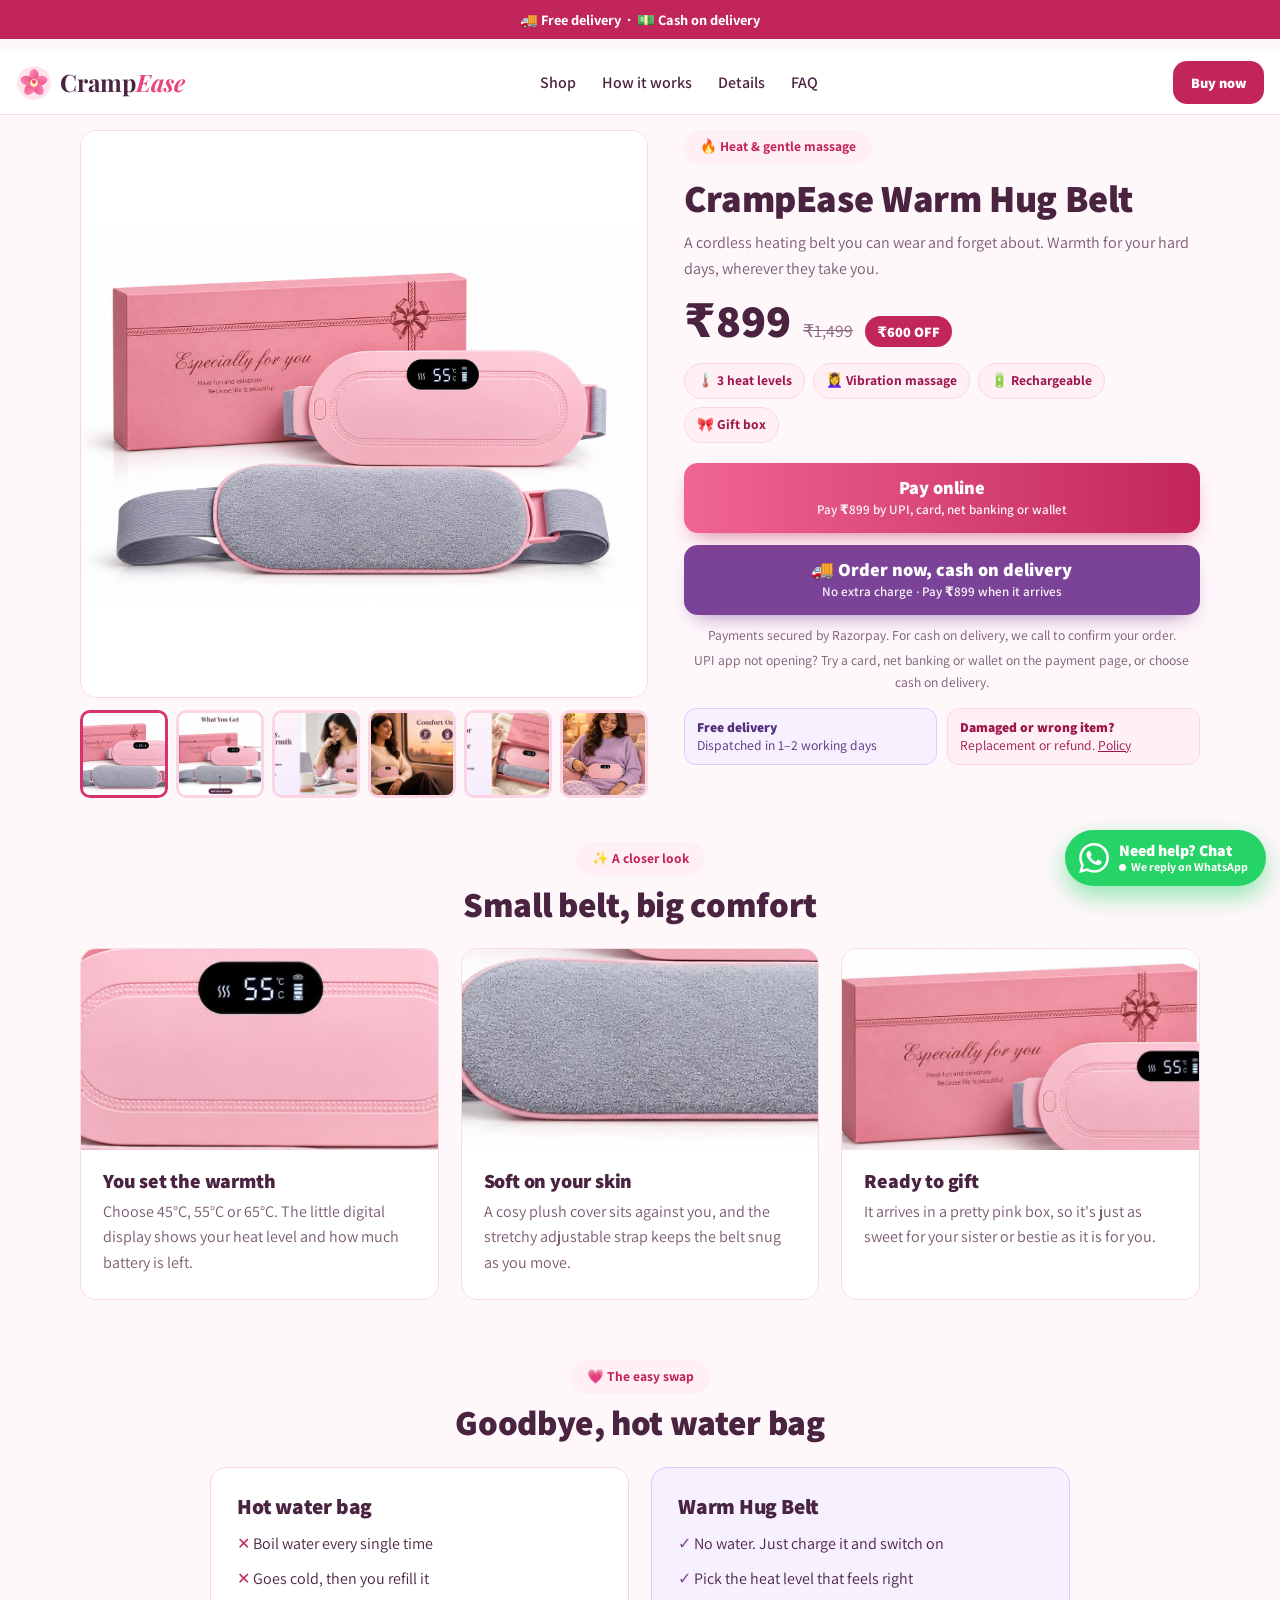
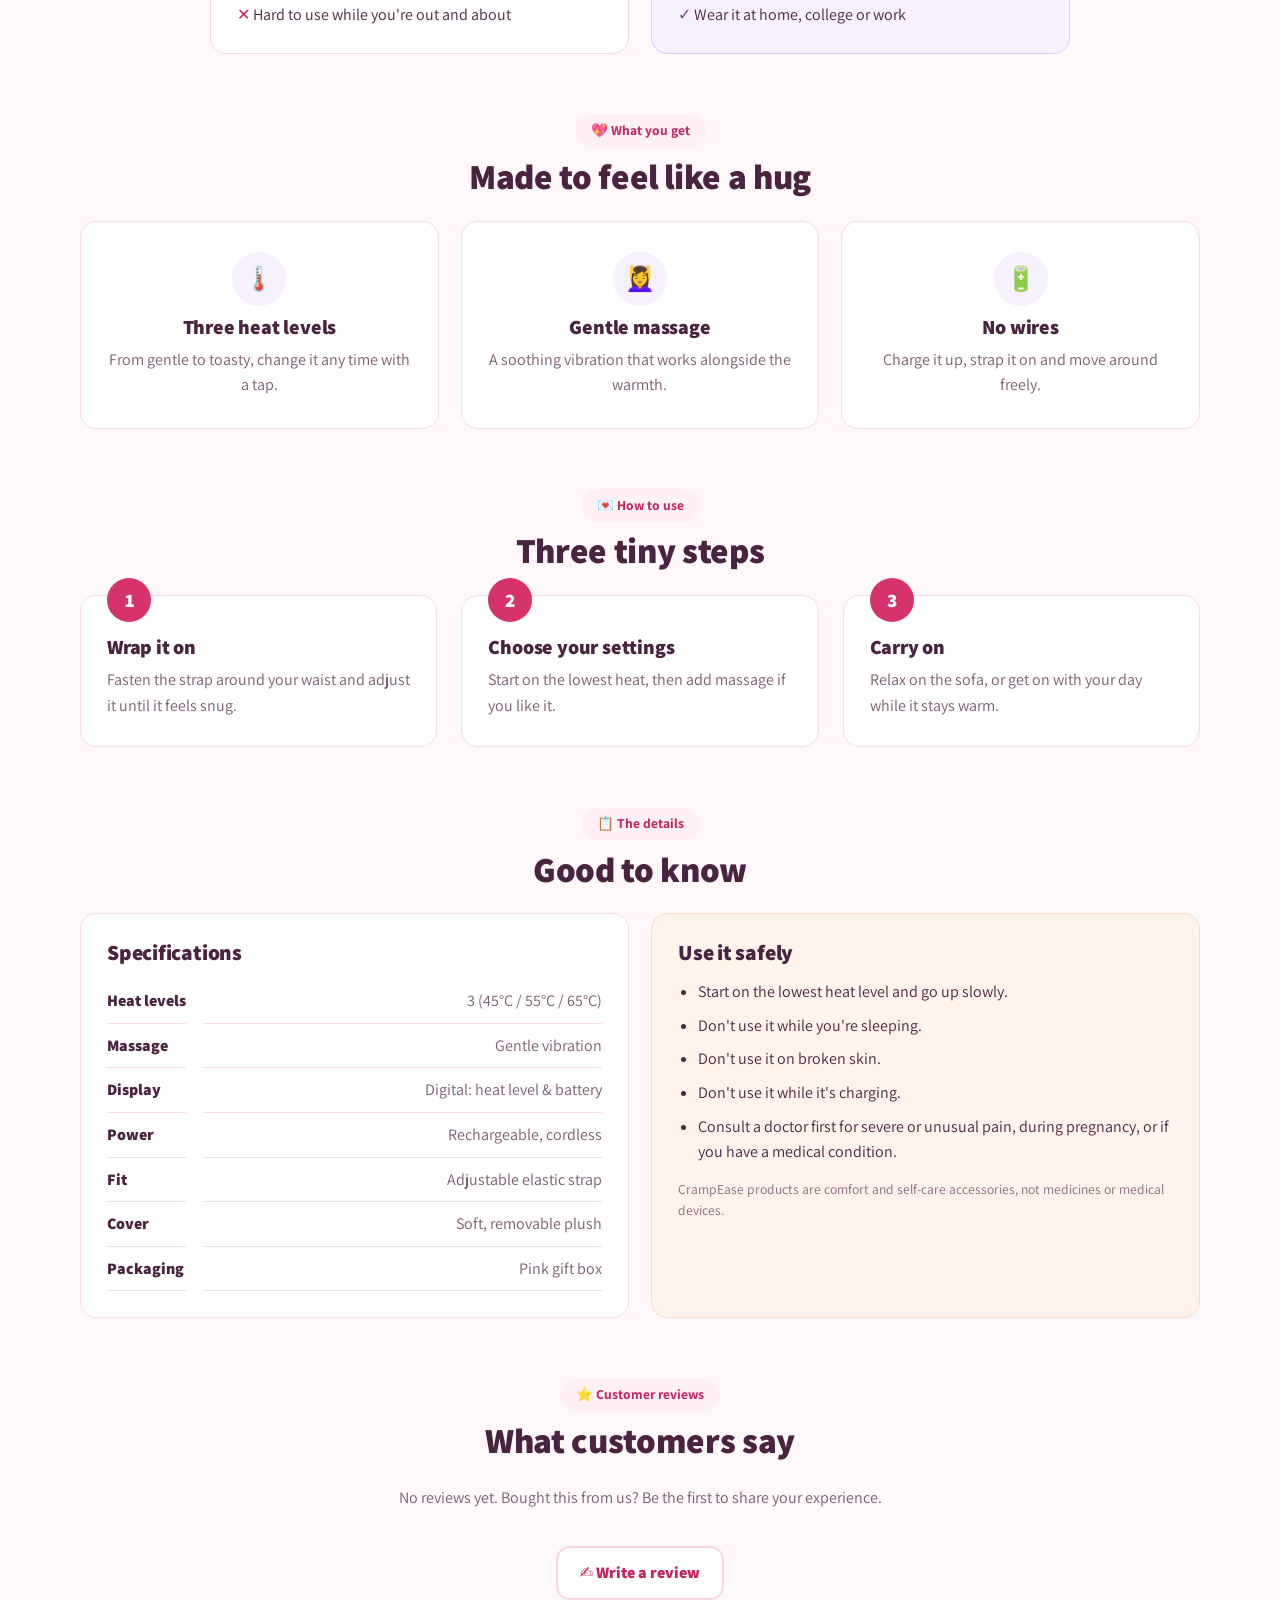
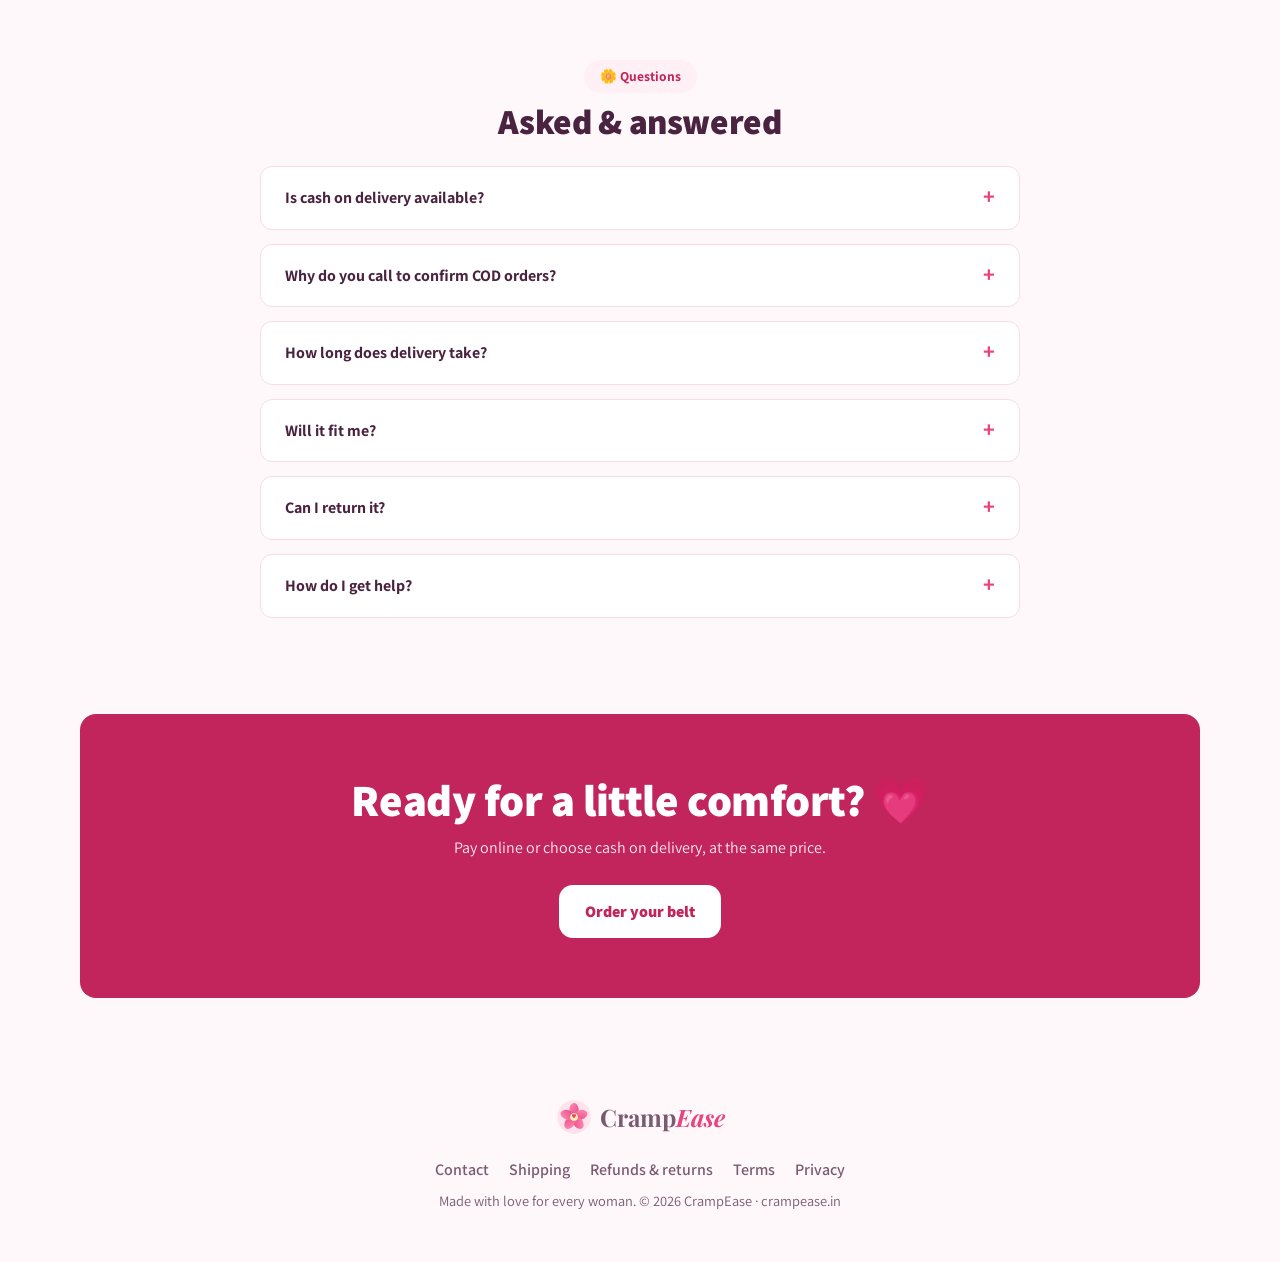
==== commit 27481edb: "Restyle the WhatsApp chat button and show it on the home page Co-Authored-By: Claude Opus 5.5 <norep" ====
--- a/belt.html
+++ b/belt.html
@@ -13,7 +13,7 @@
   <link rel="preconnect" href="https://fonts.googleapis.com" />
   <link rel="preconnect" href="https://fonts.gstatic.com" crossorigin />
   <link href="https://fonts.googleapis.com/css2?family=Playfair+Display:ital,wght@0,600;0,700;1,600;1,700&family=Quicksand:wght@400;500;600;700&family=Assistant:wght@400;600;700;800&display=swap" rel="stylesheet" />
-  <link rel="stylesheet" href="styles.css?v=20261106m" />
+  <link rel="stylesheet" href="styles.css?v=20261106n" />
   <!-- Meta Pixel -->
   <script>
     !function(f,b,e,v,n,t,s){if(f.fbq)return;n=f.fbq=function(){n.callMethod?
@@ -291,7 +291,10 @@
     <a class="buy-bar-btn" href="#buy">Order now</a>
   </div>
 
-  <a class="wa-chat" href="https://wa.me/916282377040" target="_blank" rel="noopener" aria-label="Chat with us on WhatsApp">💬 <span>Chat on WhatsApp</span></a>
+  <a class="wa-chat" href="https://wa.me/916282377040" target="_blank" rel="noopener" aria-label="Need help? Chat with us on WhatsApp">
+    <svg viewBox="0 0 24 24" width="30" height="30" fill="#fff" aria-hidden="true"><path d="M17.472 14.382c-.297-.149-1.758-.867-2.03-.967-.273-.099-.471-.148-.67.15-.197.297-.767.966-.94 1.164-.173.199-.347.223-.644.075-.297-.15-1.255-.463-2.39-1.475-.883-.788-1.48-1.761-1.653-2.059-.173-.297-.018-.458.13-.606.134-.133.298-.347.446-.52.149-.174.198-.298.298-.497.099-.198.05-.371-.025-.52-.075-.149-.669-1.612-.916-2.207-.242-.579-.487-.5-.669-.51-.173-.008-.371-.01-.57-.01-.198 0-.52.074-.792.372-.272.297-1.04 1.016-1.04 2.479 0 1.462 1.065 2.875 1.213 3.074.149.198 2.096 3.2 5.077 4.487.709.306 1.262.489 1.694.625.712.227 1.36.195 1.871.118.571-.085 1.758-.719 2.006-1.413.248-.694.248-1.289.173-1.413-.074-.124-.272-.198-.57-.347m-5.421 7.403h-.004a9.87 9.87 0 01-5.031-1.378l-.361-.214-3.741.982.998-3.648-.235-.374a9.86 9.86 0 01-1.51-5.26c.001-5.45 4.436-9.884 9.888-9.884 2.64 0 5.122 1.03 6.988 2.898a9.825 9.825 0 012.893 6.994c-.003 5.45-4.437 9.884-9.885 9.884m8.413-18.297A11.815 11.815 0 0012.05 0C5.495 0 .16 5.335.157 11.892c0 2.096.547 4.142 1.588 5.945L.057 24l6.305-1.654a11.882 11.882 0 005.683 1.448h.005c6.554 0 11.89-5.335 11.893-11.893a11.821 11.821 0 00-3.48-8.413z"/></svg>
+    <span class="wa-chat-text"><b>Need help? Chat</b><small><i></i>We reply on WhatsApp</small></span>
+  </a>
 
   <footer class="footer">
     <a href="index.html" class="logo"><img class="logo-mark" src="images/logo-mark.svg" alt="" />Cramp<span>Ease</span></a>
@@ -305,7 +308,7 @@
     <p>Made with love for every woman. © <span class="year"></span> CrampEase · crampease.in</p>
   </footer>
 
-  <script src="script.js?v=20261106m"></script>
-  <script src="product-page.js?v=20261106m"></script>
+  <script src="script.js?v=20261106n"></script>
+  <script src="product-page.js?v=20261106n"></script>
 </body>
 </html>
--- a/styles.css
+++ b/styles.css
@@ -527,11 +527,6 @@
 .safety { padding-left: 20px; display: grid; gap: 8px; }
 .safety-note { color: var(--muted); font-size: .85rem; margin-top: 14px; }
 
-.wa-chat {
-  position: fixed; right: 16px; bottom: 16px; z-index: 30;
-  padding: 11px 16px; border-radius: 999px; font-weight: 700; font-size: .92rem; color: var(--white);
-  background: #128c4b; box-shadow: 0 12px 26px -10px rgba(0,0,0,.45);
-}
 .card-more { display: block; margin: -6px 8px 12px; color: var(--rose); font-weight: 700; font-size: .92rem; }
 
 @media (max-width: 900px) {
@@ -542,8 +537,6 @@
 @media (max-width: 680px) {
   .compare, .info-grid { grid-template-columns: minmax(0, 1fr); }
   .buy-box { padding: 20px; }
-  .wa-chat { padding: 11px 13px; }
-  .wa-chat span { display: none; }
 }
 
 /* ---------- site-wide shop look (body.shop) ---------- */
@@ -629,7 +622,6 @@
 body.shop .cta em { color: inherit; }
 
 .buy-bar { display: none; }
-body.shop .wa-chat { background: #16a34a; }
 
 @media (max-width: 900px) {
   body.shop { padding-bottom: 70px; }
@@ -643,7 +635,7 @@
   .buy-bar strong { display: block; font-size: 1.25rem; font-weight: 800; line-height: 1.1; }
   .buy-bar small { color: #7b4397; font-weight: 700; font-size: .75rem; }
   .buy-bar-btn { flex: 1; padding: 12px; border-radius: 12px; text-align: center; font-weight: 800; color: #fff; background: #d6336c; }
-  body.shop .wa-chat { bottom: 76px; }
+  body.shop[data-product] .wa-chat { bottom: 84px; }
 }
 body.shop .closeup, body.shop .why-card, body.shop .step, body.shop .info-card:not(:has(.safety)), body.shop details, body.shop .gallery-track { background: #fff; }
 body.shop .why-icon { background: #f6f0ff; }
@@ -764,3 +756,20 @@
   .belt-look-row a { flex: 0 0 88%; scroll-snap-align: center; }
 }
 
+/* WhatsApp chat button */
+.wa-chat {
+  position: fixed; right: 14px; bottom: 14px; z-index: 30;
+  display: flex; align-items: center; gap: 10px; min-height: 56px; padding: 8px 18px 8px 14px;
+  border-radius: 999px; color: #fff; background: #25d366;
+  box-shadow: 0 10px 24px rgba(37, 211, 102, .5);
+  animation: wa-ring 2.2s ease-out infinite;
+}
+.wa-chat-text { display: grid; line-height: 1.15; }
+.wa-chat-text b { font-size: 16px; font-weight: 800; }
+.wa-chat-text small { display: flex; align-items: center; gap: 5px; font-size: 12px; font-weight: 700; }
+.wa-chat-text i { width: 7px; height: 7px; border-radius: 50%; background: #fff; }
+@keyframes wa-ring {
+  0% { box-shadow: 0 10px 24px rgba(37, 211, 102, .5), 0 0 0 0 rgba(37, 211, 102, .55); }
+  70%, 100% { box-shadow: 0 10px 24px rgba(37, 211, 102, .5), 0 0 0 16px rgba(37, 211, 102, 0); }
+}
+
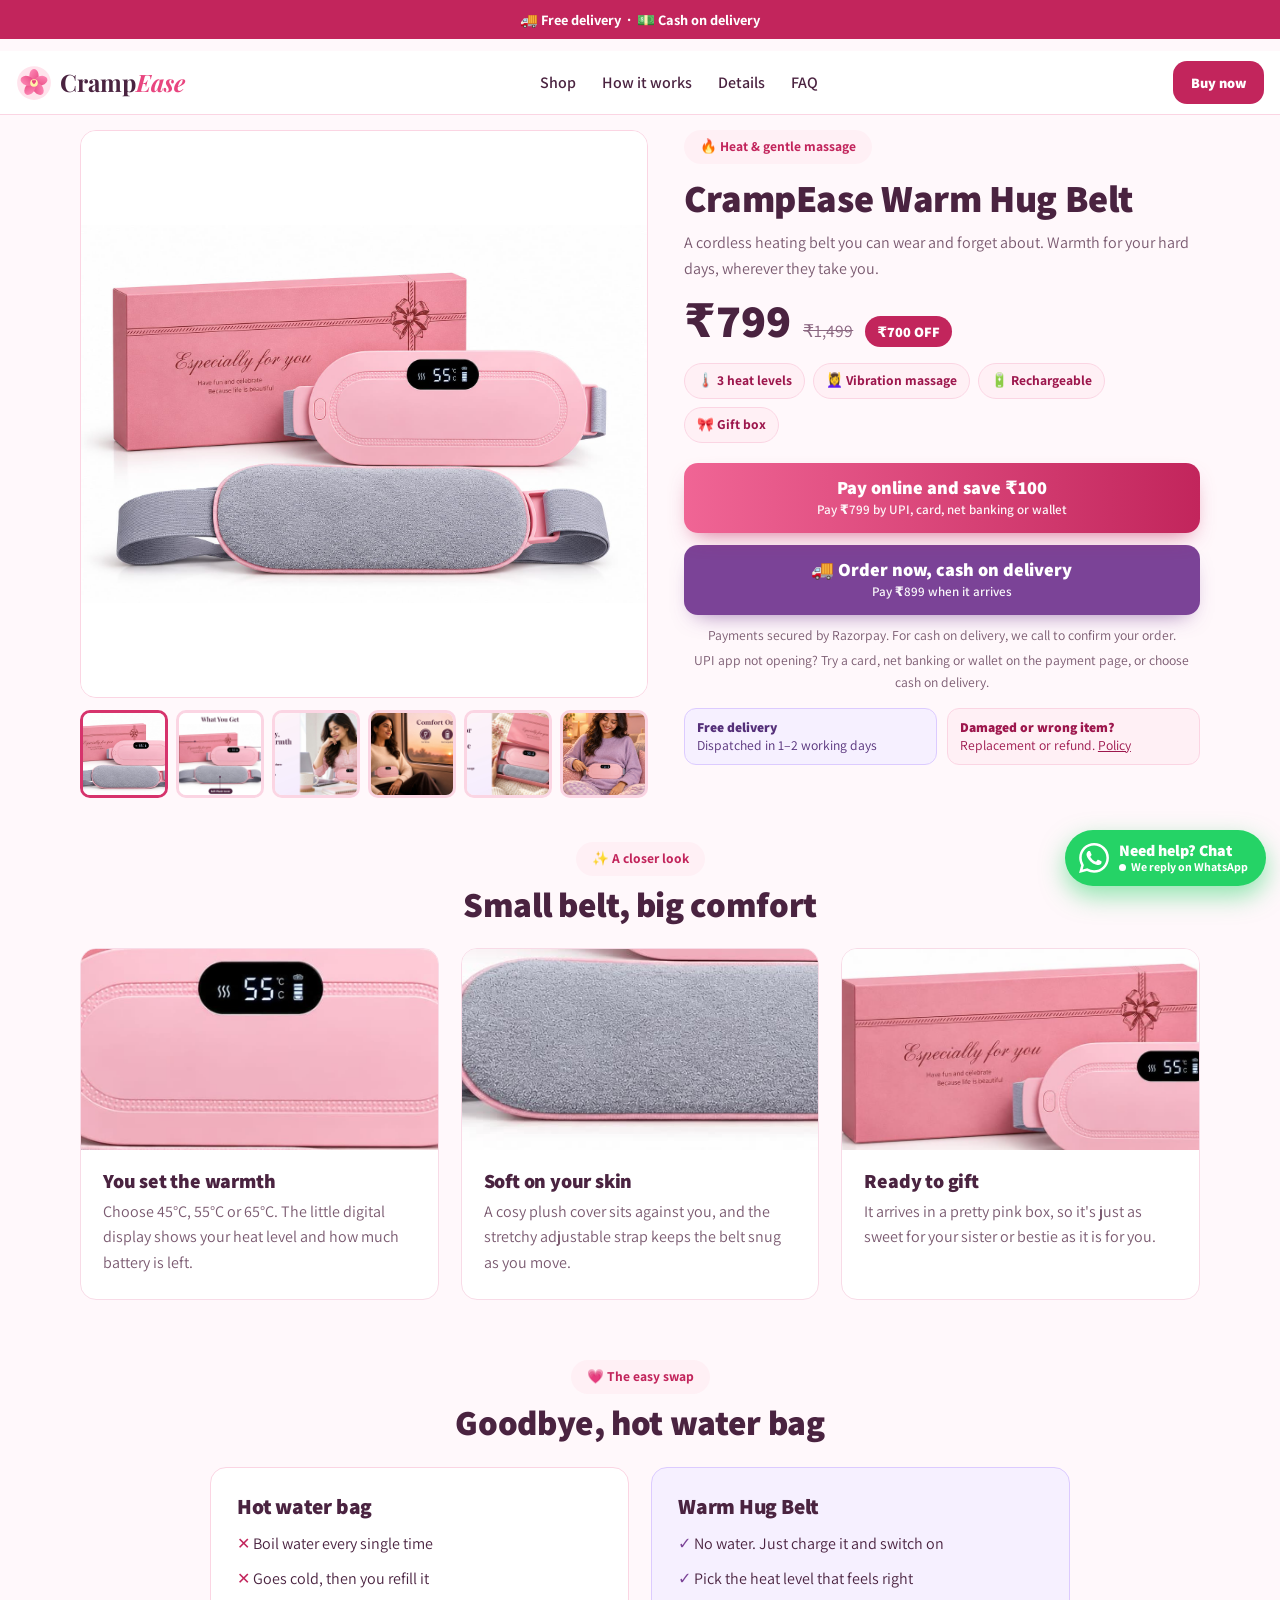
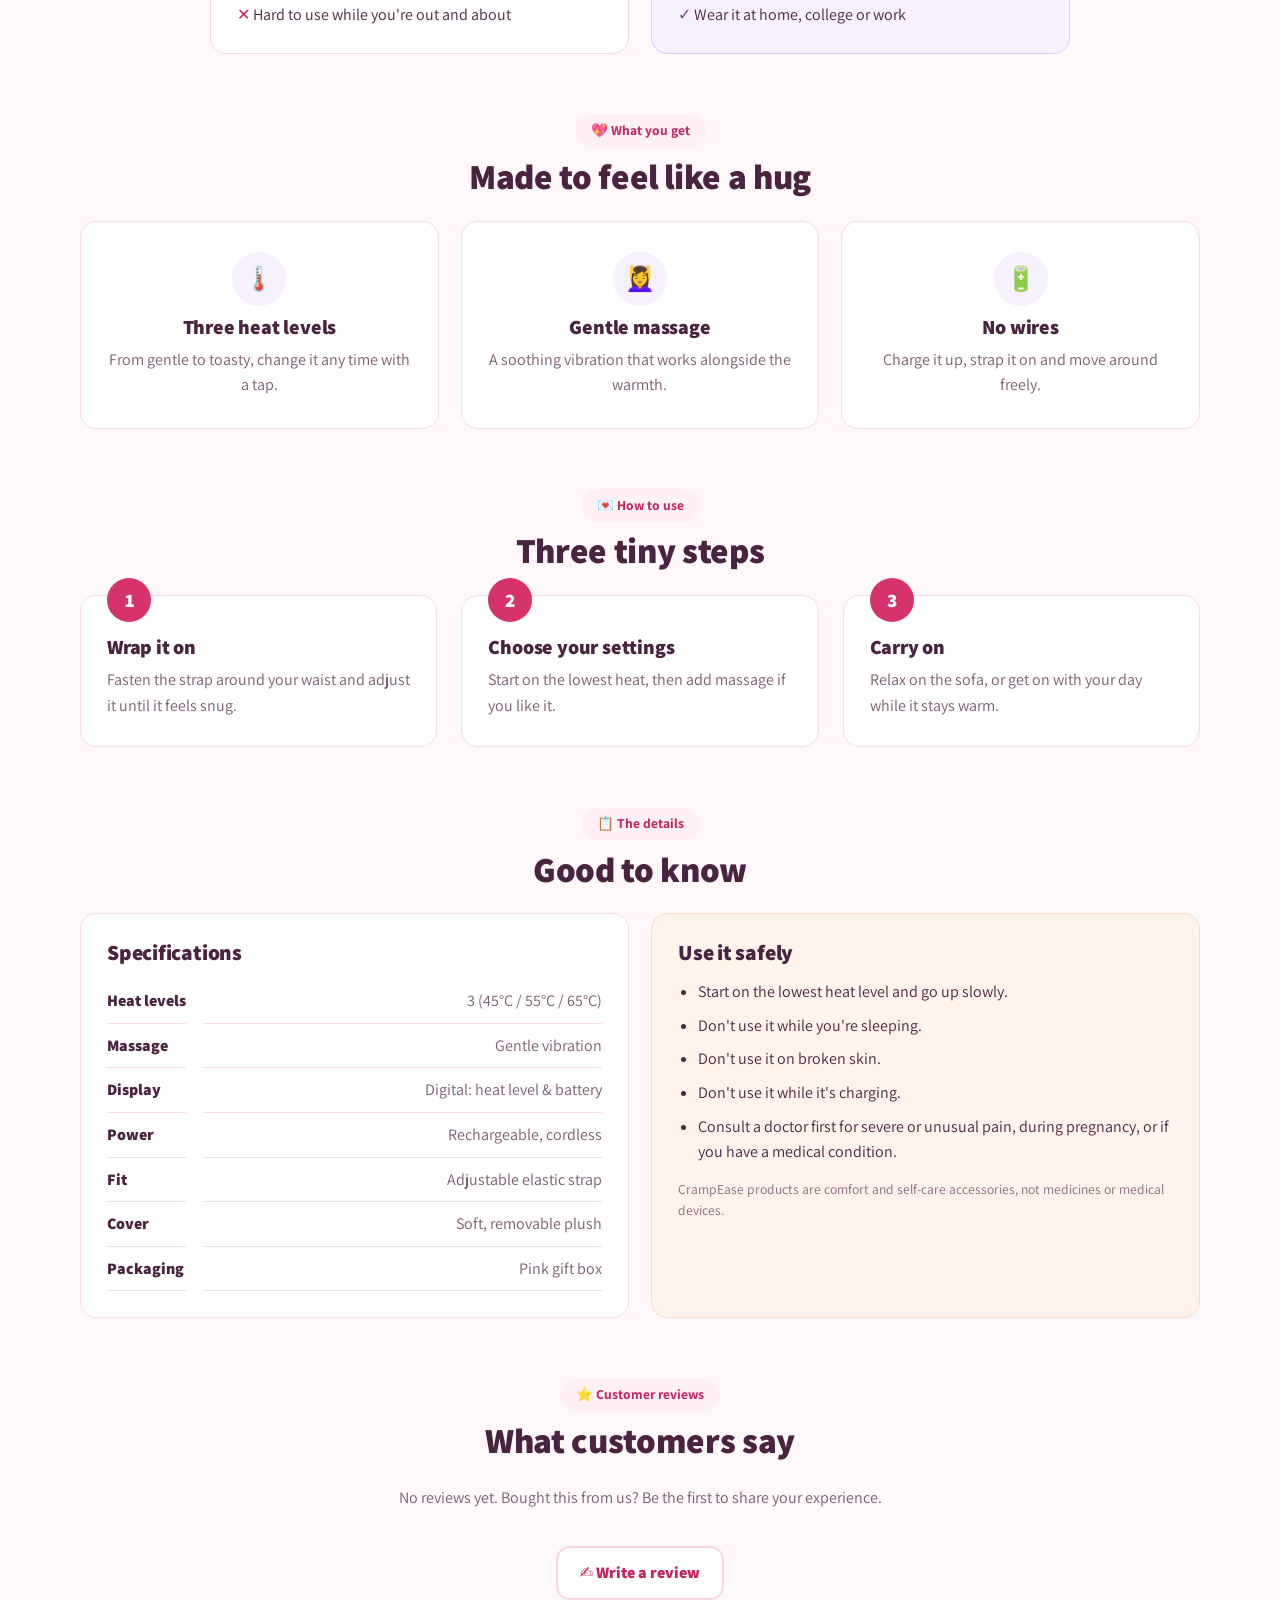
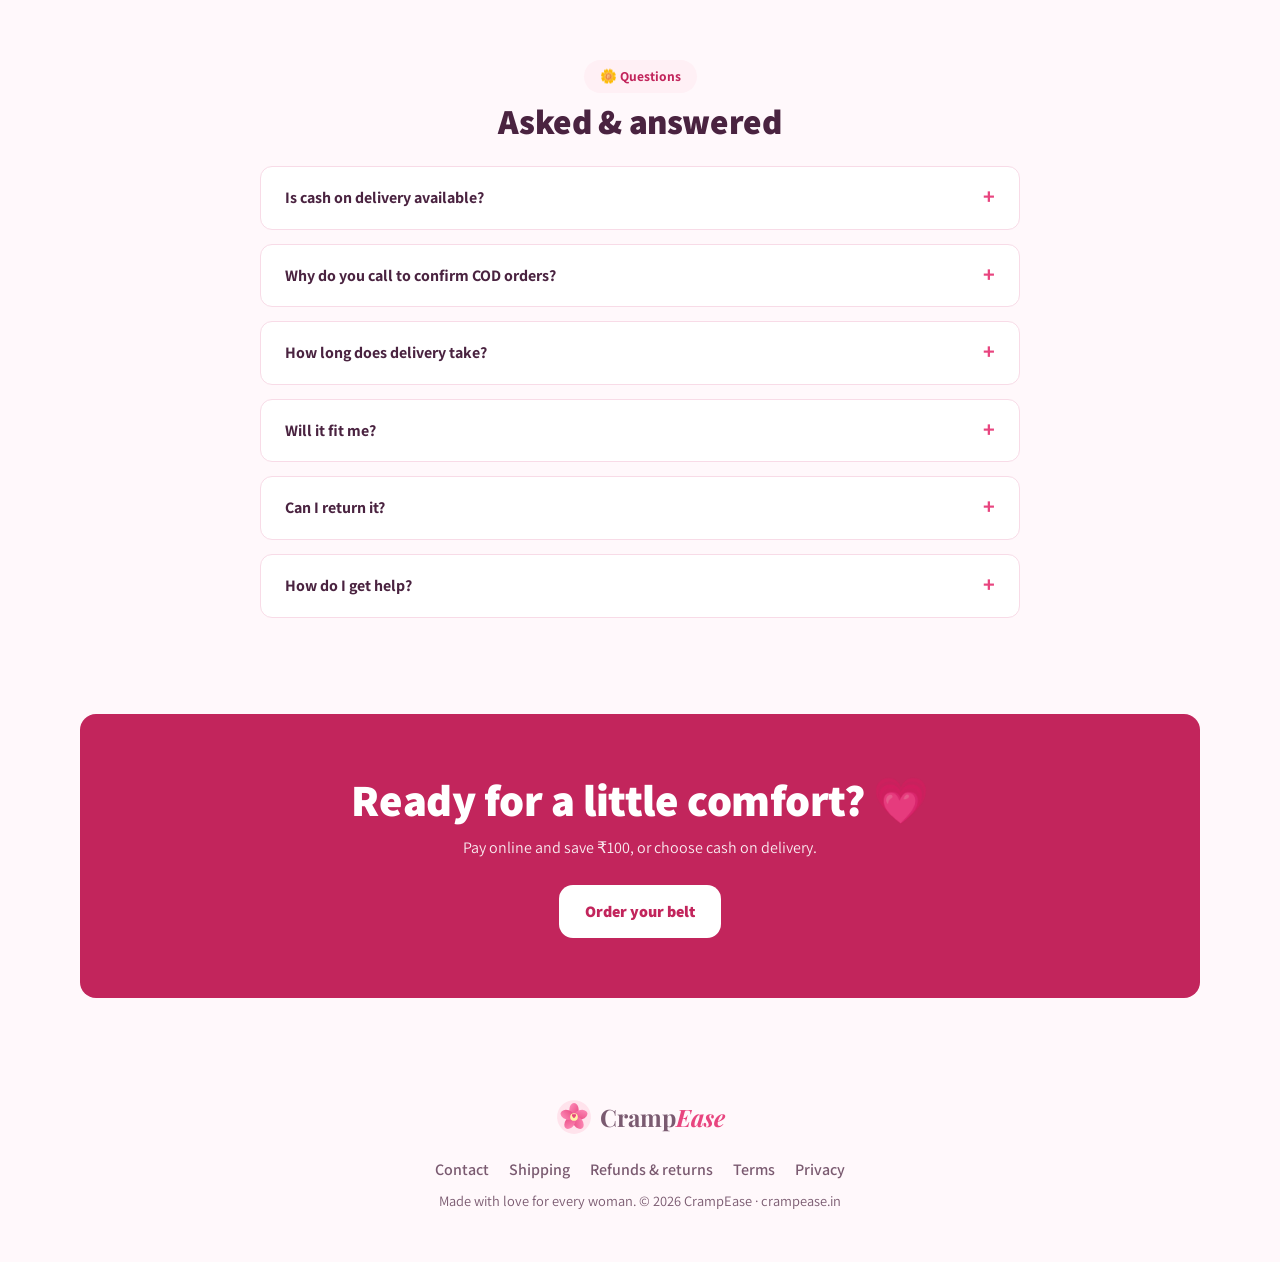
==== commit ec1576b4: "Give the belt a Rs 100 discount for paying online Online is now Rs 799 and cash on delivery stays Rs" ====
--- a/belt.html
+++ b/belt.html
@@ -13,7 +13,7 @@
   <link rel="preconnect" href="https://fonts.googleapis.com" />
   <link rel="preconnect" href="https://fonts.gstatic.com" crossorigin />
   <link href="https://fonts.googleapis.com/css2?family=Playfair+Display:ital,wght@0,600;0,700;1,600;1,700&family=Quicksand:wght@400;500;600;700&family=Assistant:wght@400;600;700;800&display=swap" rel="stylesheet" />
-  <link rel="stylesheet" href="styles.css?v=20261106n" />
+  <link rel="stylesheet" href="styles.css?v=20261107a" />
   <!-- Meta Pixel -->
   <script>
     !function(f,b,e,v,n,t,s){if(f.fbq)return;n=f.fbq=function(){n.callMethod?
@@ -73,7 +73,7 @@
         <div class="buy-price">
           <strong data-fill="online"></strong>
           <s>₹1,499</s>
-          <small class="off-pill">₹600 OFF</small>
+          <small class="off-pill">₹700 OFF</small>
         </div>
         <ul class="chips">
           <li>🌡️ 3 heat levels</li>
@@ -84,13 +84,13 @@
 
         <div class="best-wrap">
           <a class="buy-btn buy-online" data-pay="online" href="#">
-            <b>Pay online</b>
+            <b>Pay online and save ₹100</b>
             <small>Pay <span data-fill="online"></span> by UPI, card, net banking or wallet</small>
           </a>
         </div>
         <a class="buy-btn buy-cod" data-pay="cod" href="#">
           <b>🚚 Order now, cash on delivery</b>
-          <small>No extra charge · Pay <span data-fill="cod"></span> when it arrives</small>
+          <small>Pay <span data-fill="cod"></span> when it arrives</small>
         </a>
         <p class="buy-sub">Payments secured by Razorpay. For cash on delivery, we call to confirm your order.</p>
         <p class="pay-note">UPI app not opening? Try a card, net banking or wallet on the payment page, or choose cash on delivery.</p>
@@ -269,7 +269,7 @@
         <h2>Asked &amp; <em>answered</em></h2>
       </div>
       <div class="faq-list">
-        <details class="reveal"><summary>Is cash on delivery available?</summary><p>Yes. Nothing to pay now: fill the short form and pay <span data-fill="cod"></span> in cash when it arrives. It's the same price as paying online.</p></details>
+        <details class="reveal"><summary>Is cash on delivery available?</summary><p>Yes. Nothing to pay now: fill the short form and pay <span data-fill="cod"></span> in cash when it arrives. Paying online costs ₹100 less, at <span data-fill="online"></span>.</p></details>
         <details class="reveal"><summary>Why do you call to confirm COD orders?</summary><p>A quick call or WhatsApp confirms your address and helps us avoid fake orders. Please keep your phone handy after ordering.</p></details>
         <details class="reveal"><summary>How long does delivery take?</summary><p>We dispatch within 1–2 working days, and it usually arrives within 4–7 working days, depending on your pincode. Delivery is free.</p></details>
         <details class="reveal"><summary>Will it fit me?</summary><p>The elastic strap is adjustable, so you can loosen or tighten it for a snug fit.</p></details>
@@ -281,13 +281,13 @@
     <!-- CTA -->
     <section class="cta reveal">
       <h2>Ready for a little <em>comfort</em>? 💗</h2>
-      <p>Pay online or choose cash on delivery, at the same price.</p>
+      <p>Pay online and save ₹100, or choose cash on delivery.</p>
       <a class="btn btn-light" href="#buy">Order your belt</a>
     </section>
   </main>
 
   <div class="buy-bar" id="buy-bar">
-    <div><strong data-fill="online"></strong><small>COD available</small></div>
+    <div><strong data-fill="online"></strong><small>Online price · COD ₹899</small></div>
     <a class="buy-bar-btn" href="#buy">Order now</a>
   </div>
 
@@ -308,7 +308,7 @@
     <p>Made with love for every woman. © <span class="year"></span> CrampEase · crampease.in</p>
   </footer>
 
-  <script src="script.js?v=20261106n"></script>
-  <script src="product-page.js?v=20261106n"></script>
+  <script src="script.js?v=20261107a"></script>
+  <script src="product-page.js?v=20261107a"></script>
 </body>
 </html>
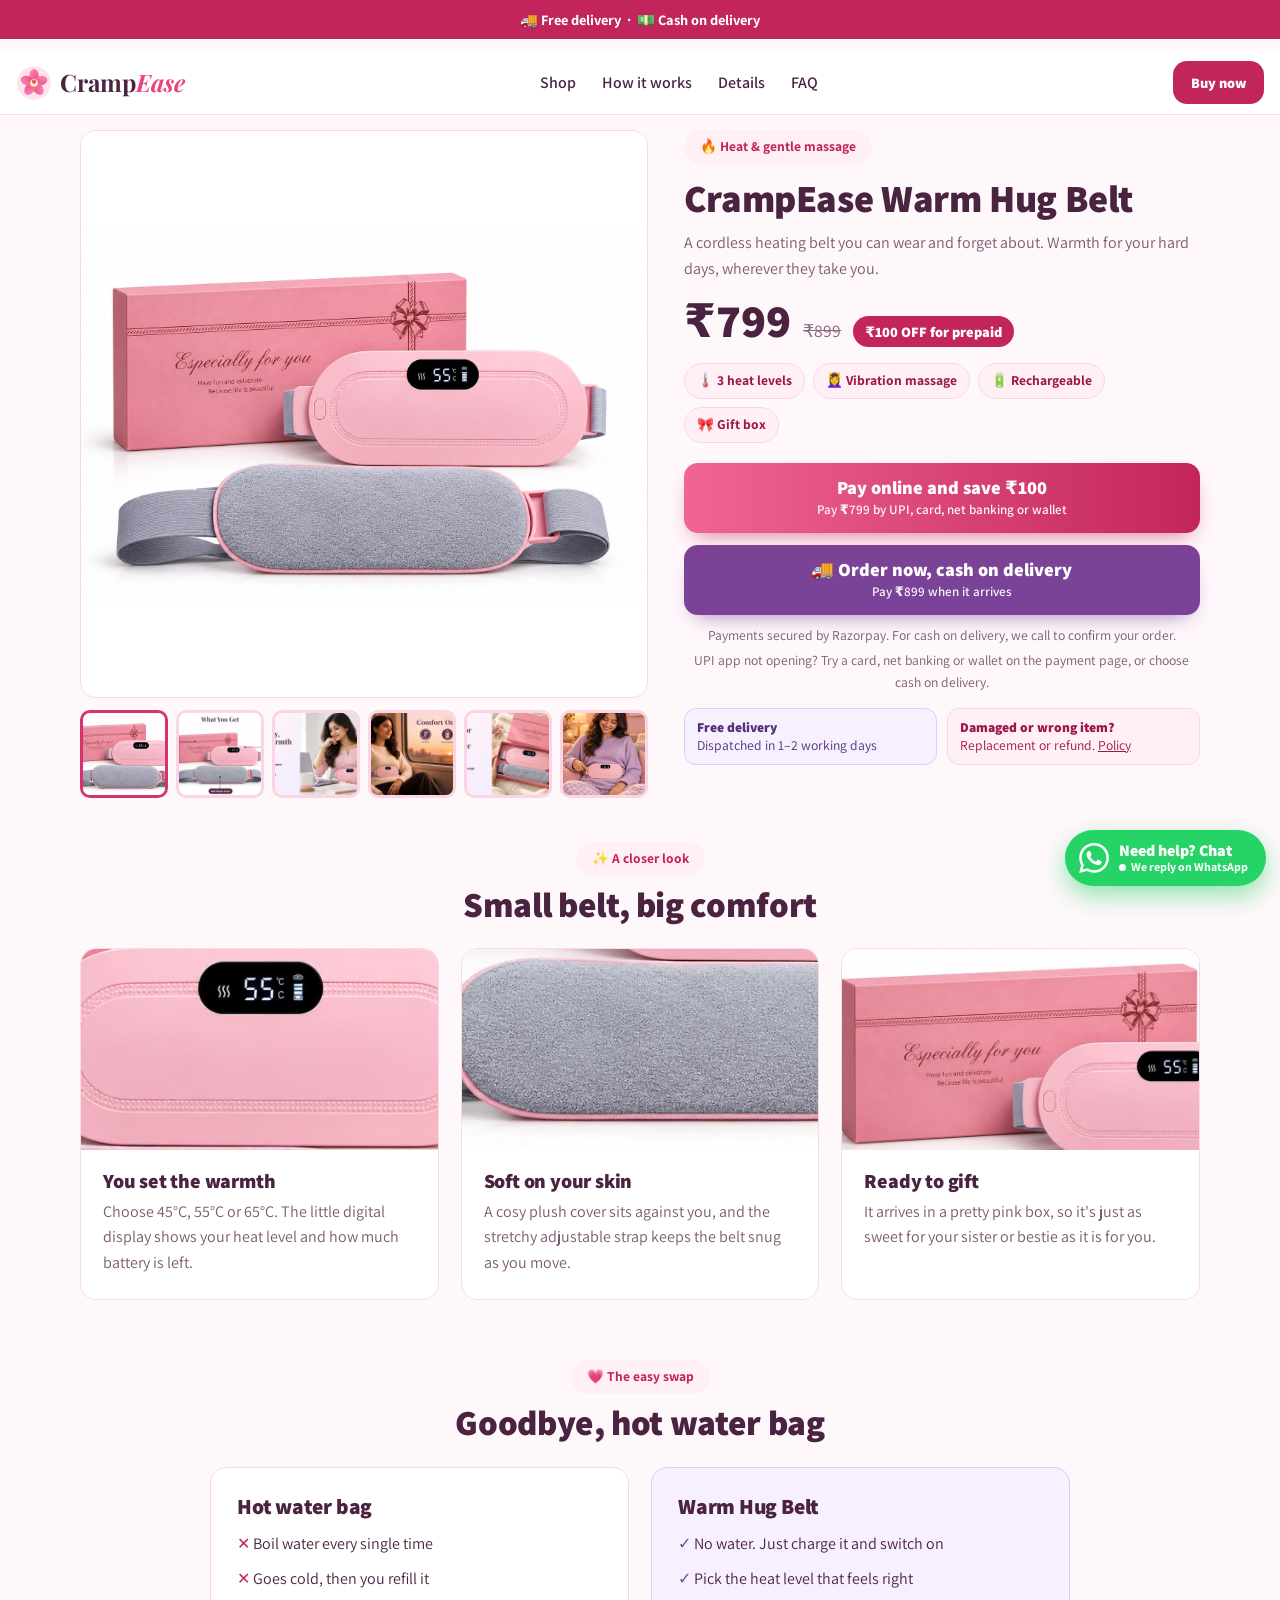
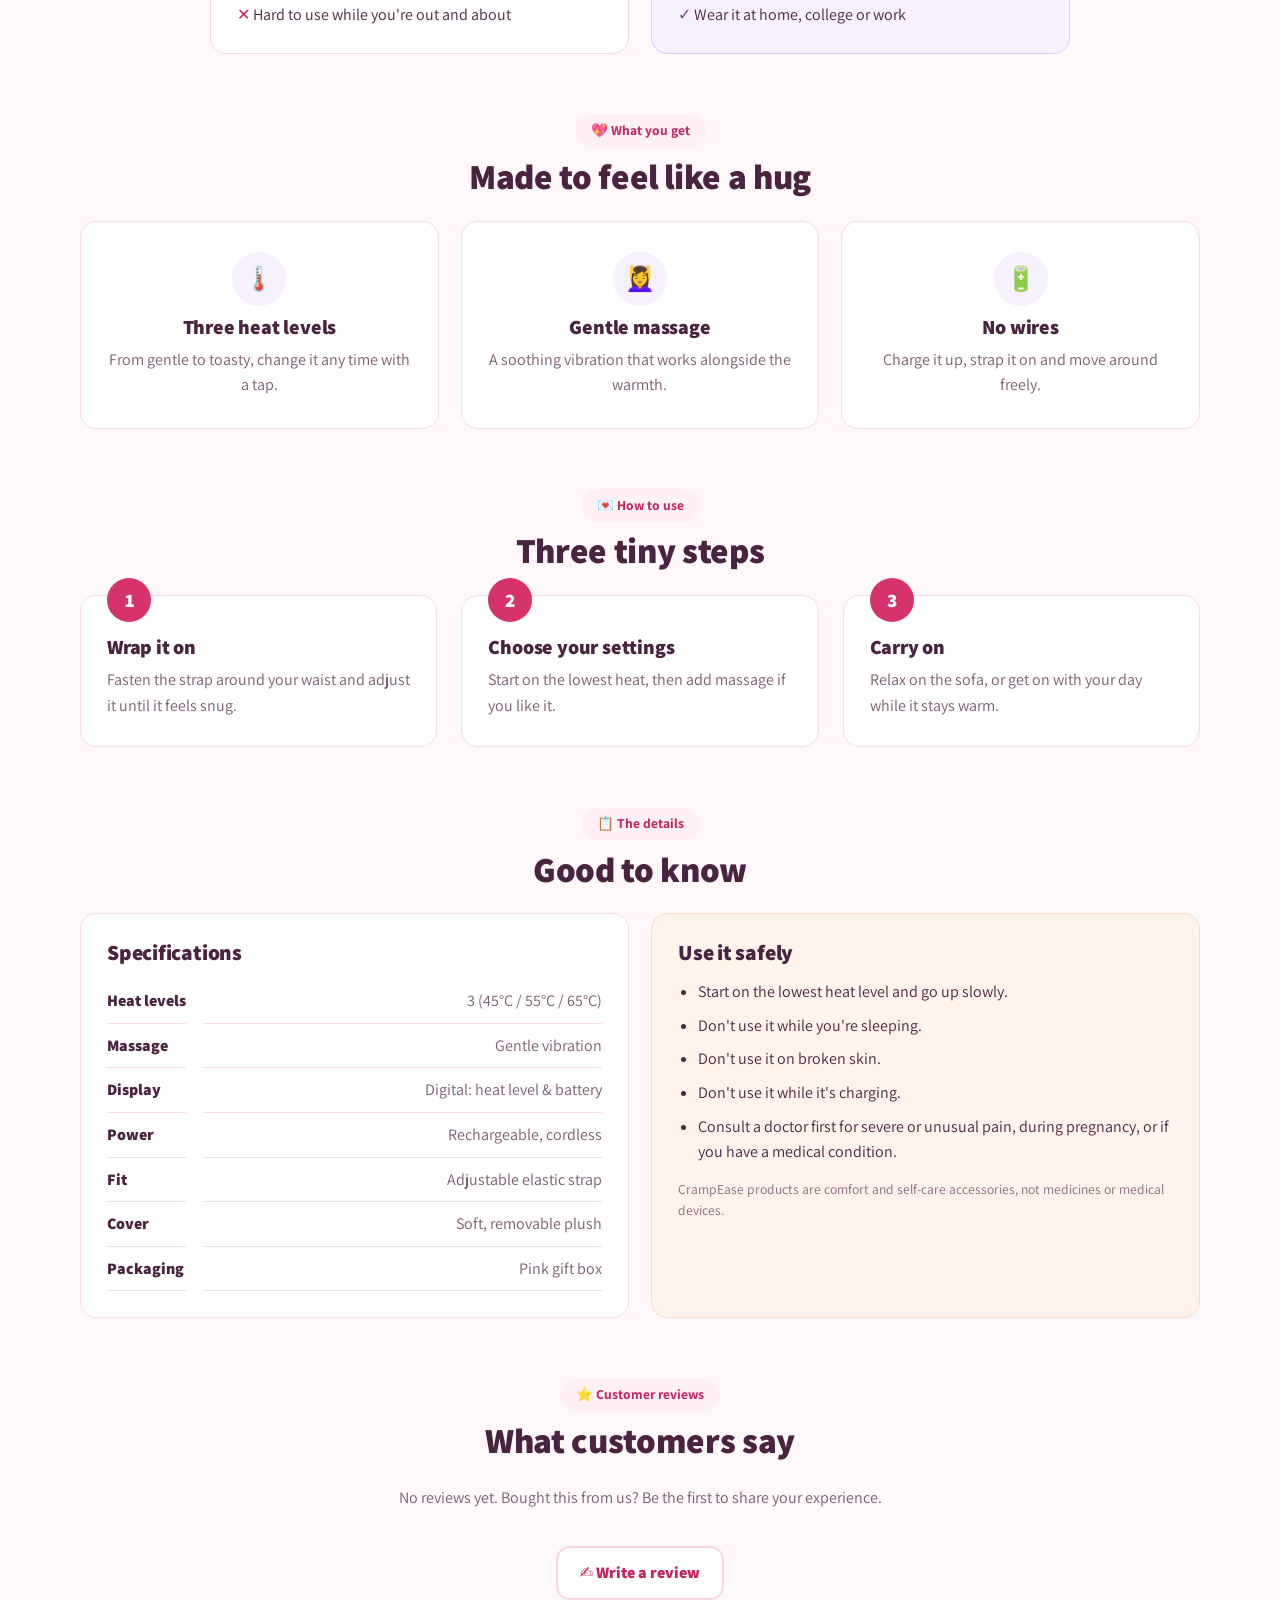
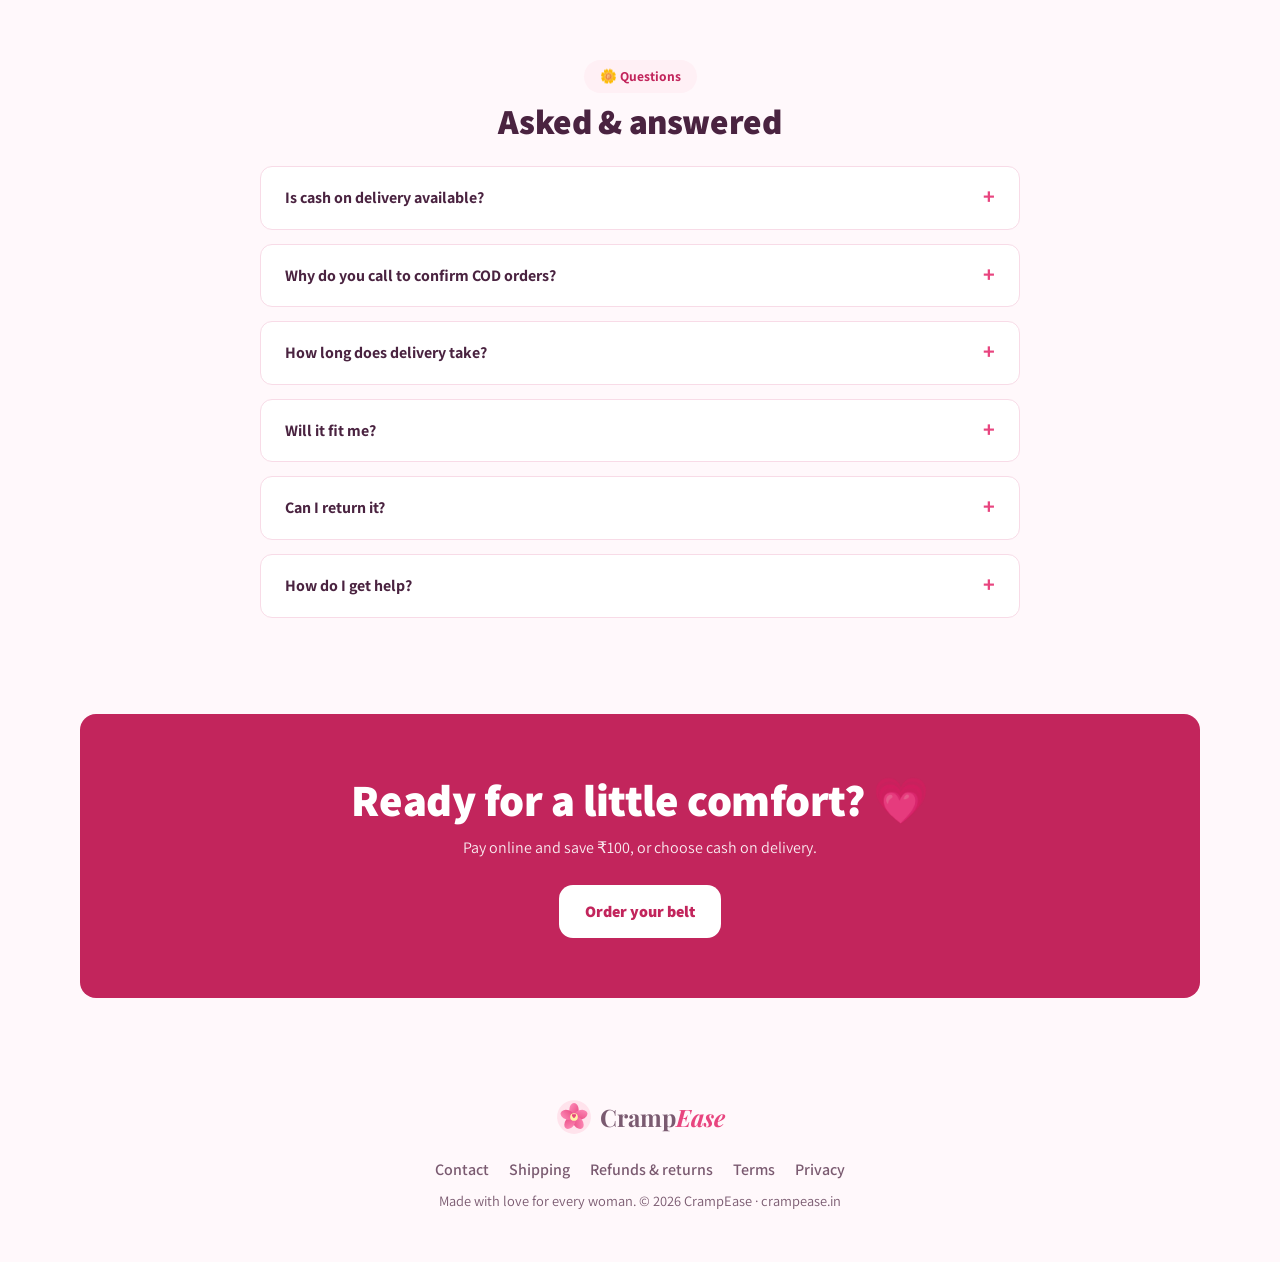
==== commit 5ac8b132: "Show the belt discount as Rs 100 off for prepaid The crossed-out price is now the Rs 899 cash on del" ====
--- a/belt.html
+++ b/belt.html
@@ -13,7 +13,7 @@
   <link rel="preconnect" href="https://fonts.googleapis.com" />
   <link rel="preconnect" href="https://fonts.gstatic.com" crossorigin />
   <link href="https://fonts.googleapis.com/css2?family=Playfair+Display:ital,wght@0,600;0,700;1,600;1,700&family=Quicksand:wght@400;500;600;700&family=Assistant:wght@400;600;700;800&display=swap" rel="stylesheet" />
-  <link rel="stylesheet" href="styles.css?v=20261107a" />
+  <link rel="stylesheet" href="styles.css?v=20261107b" />
   <!-- Meta Pixel -->
   <script>
     !function(f,b,e,v,n,t,s){if(f.fbq)return;n=f.fbq=function(){n.callMethod?
@@ -72,8 +72,8 @@
         <a class="rating-link" id="rating-link" href="#reviews" hidden></a>
         <div class="buy-price">
           <strong data-fill="online"></strong>
-          <s>₹1,499</s>
-          <small class="off-pill">₹700 OFF</small>
+          <s>₹899</s>
+          <small class="off-pill">₹100 OFF for prepaid</small>
         </div>
         <ul class="chips">
           <li>🌡️ 3 heat levels</li>
@@ -308,7 +308,7 @@
     <p>Made with love for every woman. © <span class="year"></span> CrampEase · crampease.in</p>
   </footer>
 
-  <script src="script.js?v=20261107a"></script>
-  <script src="product-page.js?v=20261107a"></script>
+  <script src="script.js?v=20261107b"></script>
+  <script src="product-page.js?v=20261107b"></script>
 </body>
 </html>
